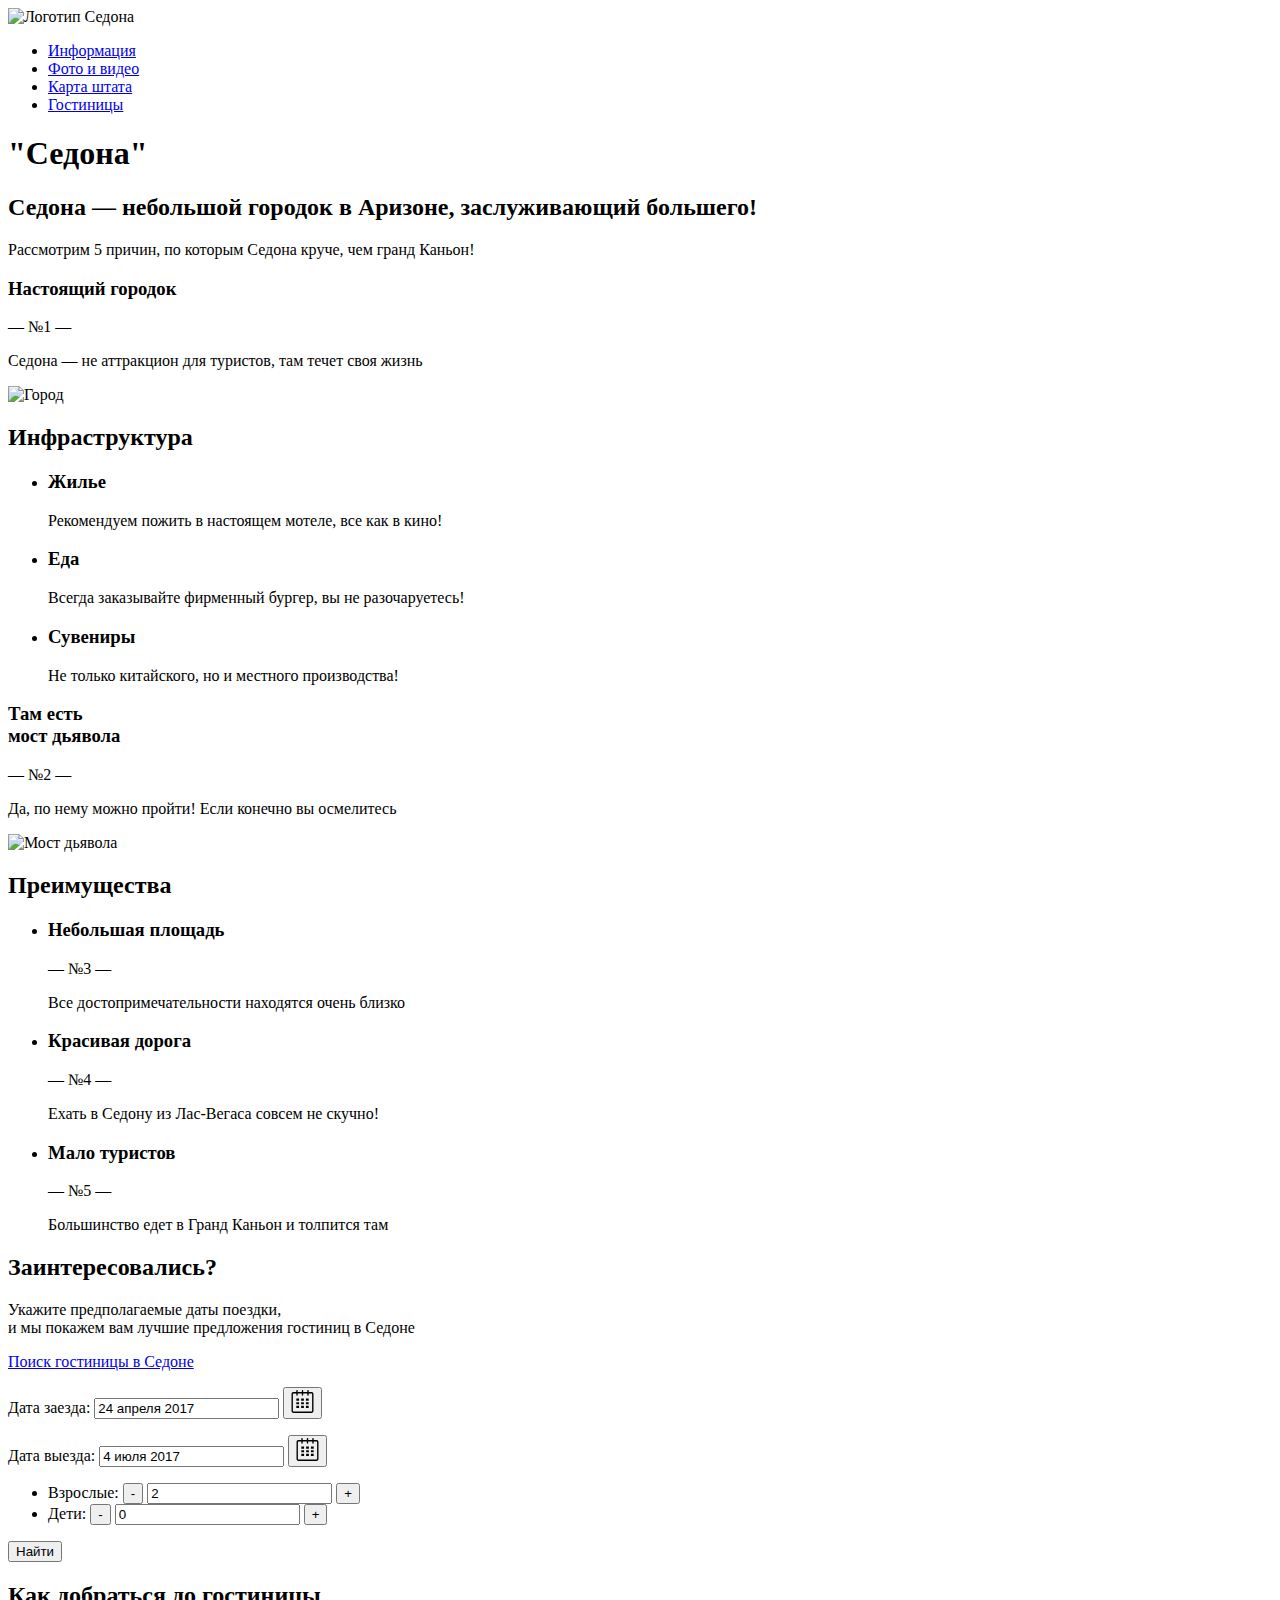
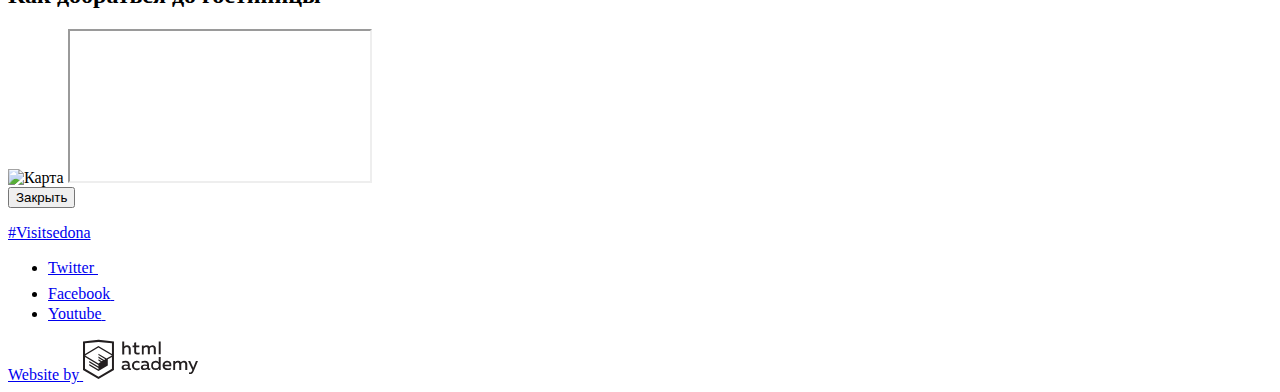
==== index.html @ 73c9efa6 "Завершает разметку" ====
<!DOCTYPE html>
<html lang="ru">
    <head>
        <title>HTML Academy: Седона</title>
        <meta charset="utf-8">
        <link rel="stylesheet" href="css/normalize.css">
        <link rel="stylesheet" href="css/style.css">
        <base href="https://htmlacademy-htmlcss.github.io/635997-sedona/7/">
    </head>
    <body>
        <div class="container">
            <header class="main-header">
                <nav class="header-navigation">
                    <a class="header-logo">
                        <img src="img/index-logo.png" width="138" height="70" alt="Логотип Седона">
                    </a>
                    <div class="wrapper">
                        <ul class="header-list">
                            <li><a href="#">Информация</a></li>
                            <li><a href="#">Фото и видео</a></li>
                            <li><a href="#">Карта штата</a></li>
                            <li><a href="catalog.html">Гостиницы</a></li>
                        </ul>
                    </div>
                </nav>
            </header>

            <main class="main-container">
                <h1 class="visually-hidden">"Седона"</h1>
                <section class="promotion">
                    <div class="text">
                        <h2>Седона — небольшой городок в Аризоне, заслуживающий большего!</h2>
                        <p> Рассмотрим 5 причин, по которым Седона круче, чем гранд Каньон!</p>
                    </div>
                </section>

                <section class="town">
                    <div class="town-info">
                        <h3>Настоящий городок</h3>
                        <span>— №1 —</span>
                        <p>Седона — не аттракцион для туристов, там течет своя жизнь</p>
                    </div>
                    <p class="town-image">
                        <img src="img/town.jpg" width="799" height="256" alt="Город">
                    </p>
                </section>

                <section class="features">
                    <h2 class="visually-hidden">Инфраструктура</h2>
                    <ul class="feature-list">
                        <li class="feature-item">
                            <div class="feature-img"></div>
                            <h3>Жилье</h3>
                            <p>Рекомендуем пожить в настоящем мотеле, все как в кино!</p>
                        </li>
                        <li class="feature-item">
                            <div class="feature-img"></div>
                            <h3>Еда</h3>
                            <p>Всегда заказывайте фирменный бургер, вы не разочаруетесь!</p>
                        </li>
                        <li class="feature-item">
                            <div class="feature-img"></div>
                            <h3>Сувениры</h3>
                            <p>Не только китайского, но и местного производства!</p>
                        </li>
                    </ul>
                </section>

                <section class="bridge">
                    <div class="bridge-info">
                        <h3>
                            Там есть<br>
                            мост дьявола
                        </h3>
                        <span>— №2 —</span>
                        <p> Да, по нему можно пройти! Если конечно вы осмелитесь</p>
                    </div>
                    <p class="bridge-image">
                        <img src="img/bridge.jpg" width="799" height="255" alt="Мост дьявола">
                    </p>
                </section>

                <section class="advantages">
                    <h2 class="visually-hidden">Преимущества</h2>
                    <ul class="advantage-list">
                        <li class="advantage-item">
                            <h3>Небольшая площадь</h3>
                            <span>— №3 —</span>
                            <p>Все достопримечательности находятся очень близко</p>
                        </li>
                        <li class="advantage-item">
                            <h3>Красивая дорога</h3>
                            <span>— №4 —</span>
                            <p>Ехать в Седону из Лас-Вегаса совсем не скучно!</p>
                        </li>
                        <li class="advantage-item">
                            <h3>Мало туристов</h3>
                            <span>— №5 —</span>
                            <p>Большинство едет в Гранд Каньон и толпится там</p>
                        </li>
                    </ul>
                </section>

                <section class="interest">
                    <h2>Заинтересовались?</h2>
                    <p>
                        Укажите предполагаемые даты поездки,<br>
                        и мы покажем вам лучшие предложения гостиниц в Седоне
                    </p>
                    <div class="modal modal-search">
                        <a class="search-form" href="form.html">Поиск гостиницы в Седоне</a>
                        <form class="location-form" action="https://echo.htmlacademy.ru" method="get">
                            <p class="location-item">
                                <label for="arrival-date" >Дата заезда:</label>
                                <input type="text" name="arrival-date" id="arrival-date" value="24 апреля 2017">
                                <svg style="display: none">
                                    <symbol id="calendar-img" viewBox="0 0 21 22">
                                            <path d="M19.251 2.025h-2.845V.648c0-.381-.294-.689-.656-.689-.363 0-.656.308-.656.689v1.377h-3.938V.648c0-.381-.294-.689-.655-.689-.363
                                            0-.657.308-.657.689v1.377H5.906V.648c0-.381-.294-.689-.656-.689-.363
                                            0-.657.308-.657.689v1.377H1.75C.784 2.025 0 2.847 0 3.862v16.302C0 21.179.784 22 1.75 22h17.501c.966 0 1.749-.821 1.749-1.836V3.862c0-1.015-.783-1.837-1.749-1.837zm.437 18.139a.448.448 0 0 1-.437.459H1.75a.45.45 0 0 1-.438-.459V3.862a.45.45 0 0 1 .438-.459h2.844v1.378c0 .381.294.689.657.689.362 0 .656-.308.656-.689V3.403h3.938v1.378c0 .381.294.689.657.689.361 0 .655-.308.655-.689V3.403h3.938v1.378c0 .381.293.689.656.689.362 0 .656-.308.656-.689V3.403h2.845c.241 0 .437.206.437.459v16.302z"/>
                                            <path d="M4.594 8.225h2.625v2.066H4.594zM4.594 11.668h2.625v2.067H4.594zM4.594 15.112h2.625v2.066H4.594zM9.188 15.112h2.625v2.066H9.188zM9.188 11.668h2.625v2.067H9.188zM9.188
                                            8.225h2.625v2.066H9.188zM13.781
                                            15.112h2.625v2.066h-2.625zM13.781 11.668h2.625v2.067h-2.625zM13.781 8.225h2.625v2.066h-2.625z"/>
                                    </symbol>
                                </svg>
                                <button class="calendar" type="button">
                                    <span  aria-label="img-calendar">
                                        <svg  xmlns="http://www.w3.org/2000/svg" height="23px" width="23px" class="svg-icon">
                                            <use xlink:href="#calendar-img"/>
                                        </svg>
                                    </span>
                                </button>
                            </p>
                            <p class="location-item">
                                <label for="date-departure">Дата выезда:</label>
                                <input type="text" name="date-departure" id="date-departure" value="4 июля 2017">
                                <button class="calendar" type="button">
                                    <span class="calendar" aria-label="img-calendar">
                                        <svg  xmlns="http://www.w3.org/2000/svg" height="23px" width="23px" class="svg-icon">
                                            <use xlink:href="#calendar-img"/>
                                        </svg>
                                    </span>
                                </button>
                            </p>
                            <ul class="location-list">
                                <li>
                                    <label class="adults" for="adults">Взрослые:</label>
                                    <button class="minus" type="button">
                                        <span aria-label="img-minus">-</span>
                                    </button>
                                    <input type="number" id="adults" name="adults" value="2">
                                    <button class="plus" type="button">
                                        <span aria-label="img-plus">+</span>
                                    </button>
                                </li>
                                <li>
                                    <label class="children" for="children">Дети:</label>
                                    <button class="minus" type="button">
                                        <span aria-label="img-minus">-</span>
                                    </button>
                                    <input type="number" id="children" name="children" value="0">
                                    <button class="plus" type="button">
                                        <span aria-label="img-plus">+</span>
                                    </button>
                                </li>
                            </ul>
                            <button class="form-button" type="submit">Найти</button>
                        </form>
                        <span class="modal-close"></span>
                    </div>
                    <div class="modal modal-map">
                        <h2 class="visually-hidden">Как добраться до гостиницы</h2>
                        <div class="map-image">
                            <img class="map-img visually-hidden" src="img/mapb.png" alt="Карта">
                            <iframe class="map-iframe visually-hidden"></iframe>
                        </div>
                        <button class="modal-close visually-hidden" type="button">Закрыть</button>
                    </div>
                </section>
            </main>

            <footer class="main-footer main-index">
                <p class="footer-tag">
                    <a href="#">#Visitsedona</a>
                </p>

                <div class="footer-social">
                    <ul class="social-list">
                        <li>
                            <a class="social-button" href="#">
                                <span class="visually-hidden">Twitter</span>
                                <svg xmlns="http://www.w3.org/2000/svg" xmlns:xlink="http://www.w3.org/1999/xlink" width="17" height="15" viewBox="0 0 17 15">
                                    <path fill="#FFF" d="M10.95.144c1.685-.496 2.984.27 3.577 1.179.673-.231 1.331-.481 2.011-.708a2.345 2.345 0 0 1-.857 1.768c.685.17 1.304-.491 1.304-.491-.169 1-1.006 1.788-1.563 2.024-.231 6.75-3.175 11.217-10.077 11.082h-.446c-.41 0-4.164-.46-4.898-1.887 2.271.196 3.893-.422 4.693-1.177-.96-.3-2.679-.477-2.979-2.95.349.106.564.228 1.19.119C1.705 8.247.374 7.53.448 5.33c.285.328 1.067.536 1.34.472C1.085 5.561-.182 2.442.894.85c1.818 1.854 3.735 3.606 7.152 3.773C8.254 2.33 9.183.793 10.95.144z"/>
                                </svg>
                            </a>
                        </li>
                        <li>
                            <a class="social-button" href="#">
                                <span class="visually-hidden">Facebook</span>
                                <svg xmlns="http://www.w3.org/2000/svg" width="12" height="22" viewBox="0 0 12 22">
                                    <path fill="#FFF" d="M12 4V0H8a4 4 0 0 0-4 4v4H0v4h4v10h4V12h4V8H8V4h4z"/>
                                </svg>
                            </a>
                        </li>
                        <li>
                            <a class="social-button" href="#">
                                <span class="visually-hidden">Youtube</span>
                                <svg xmlns="http://www.w3.org/2000/svg" xmlns:xlink="http://www.w3.org/1999/xlink" width="20" height="16" viewBox="0 0 20 16">
                                    <path fill="#FFF" d="M17 0H3C1.35 0 0 1.35 0 3v10c0 1.65 1.35 3 3 3h14c1.65 0 3-1.35 3-3V3c0-1.65-1.35-3-3-3zM6.027 11.998V4.002L15.014 8l-8.987 3.998z"/>
                                </svg>
                            </a>
                        </li>
                    </ul>
                </div>

                <div class="footer-copyright">
                    <a class="copyright" href="https://htmlacademy.ru/intensive/htmlcss">
                        <span>Website by</span>
                        <svg xmlns="http://www.w3.org/2000/svg" viewBox="0 0 108.08 36.85" width="115" height="41">
                            <path d="M44.61,26.88a2,2,0,0,0,.55-0.1v1.33a3.25,3.25,0,0,1-1.18.21,1.67,1.67,0,0,1-1.67-1,4.84,4.84,0,0,1-3.14,1.08c-1.51,0-2.91-.83-2.91-2.55,0-2.13,2-2.79,3.71-2.79a11.08,11.08,0,0,1,2.17.25v-0.3c0-1-.76-1.77-2.19-1.77a7.42,7.42,0,0,0-3,.64v-1.7a10.21,10.21,0,0,1,3.19-.55c2.36,0,3.81,1.12,3.81,3.65v3a0.54,0.54,0,0,0,.49.59h0.17Zm-6.44-1.13A1.35,1.35,0,0,0,39.63,27h0.11a3.39,3.39,0,0,0,2.41-1V24.58a9.72,9.72,0,0,0-1.81-.21c-1,0-2.16.33-2.16,1.38h0Zm12.36-6.11a5,5,0,0,1,2.57.64V22a4.08,4.08,0,0,0-2.3-.7,2.75,2.75,0,1,0,0,5.49,5,5,0,0,0,2.43-.64v1.71a6.27,6.27,0,0,1-2.76.57A4.21,4.21,0,0,1,46,24.51q0-.21,0-0.41a4.32,4.32,0,0,1,4.18-4.46h0.38Zm12.17,7.24a2,2,0,0,0,.55-0.1v1.33a3.25,3.25,0,0,1-1.18.21,1.67,1.67,0,0,1-1.67-1,4.84,4.84,0,0,1-3.14,1.08c-1.51,0-2.91-.83-2.91-2.55,0-2.13,2-2.79,3.71-2.79a11.08,11.08,0,0,1,2.17.25v-0.3c0-1-.76-1.77-2.19-1.77a7.42,7.42,0,0,0-3,.64v-1.7a10.21,10.21,0,0,1,3.19-.55c2.36,0,3.81,1.12,3.81,3.65v3a0.54,0.54,0,0,0,.49.59h0.17Zm-6.44-1.13A1.35,1.35,0,0,0,57.73,27h0.11a3.39,3.39,0,0,0,2.41-1V24.58a9.72,9.72,0,0,0-1.81-.21c-1.06,0-2.16.33-2.16,1.38h0ZM73,16V28.2H71.35V26.88a3.88,3.88,0,0,1-3.19,1.54,4.4,4.4,0,0,1,0-8.78,3.81,3.81,0,0,1,3,1.3V16H73Zm-4.53,5.22a2.76,2.76,0,1,0,0,5.52A2.86,2.86,0,0,0,71.15,25V23A2.91,2.91,0,0,0,68.49,21.27ZM79,19.64c3.31,0,4.46,2.68,3.92,5.09H76.7c0.21,1.5,1.67,2.11,3.19,2.11a6.11,6.11,0,0,0,2.64-.59v1.6a7.14,7.14,0,0,1-3,.57C77,28.42,74.78,27,74.78,24a4.18,4.18,0,0,1,4-4.39H79Zm0.09,1.54a2.28,2.28,0,0,0-2.44,2.1v0.06H81.3A2,2,0,0,0,79.13,21.18Zm5.73,7V19.87h1.65v1a3.81,3.81,0,0,1,2.78-1.27A2.86,2.86,0,0,1,91.89,21a4.12,4.12,0,0,1,2.91-1.33A3.06,3.06,0,0,1,98,23V28.2h-1.9V23.05a1.59,1.59,0,0,0-1.42-1.75H94.42a2.8,2.8,0,0,0-2.07,1.12V28.2h-1.9V23.05A1.59,1.59,0,0,0,89,21.31H88.8a3,3,0,0,0-2.21,1.29v5.63H84.86Zm21.31-8.33h1.9l-3.91,9.46c-0.9,2.17-2.09,2.86-3.35,2.86a4.76,4.76,0,0,1-1.1-.14V30.46a2.86,2.86,0,0,0,.85.12c0.9,0,1.58-.64,2.07-1.9l0.17-.42-4-8.4h2l2.86,6.29ZM38.73,1.46V6.22a3.81,3.81,0,0,1,2.7-1.14,3.25,3.25,0,0,1,3.44,3.4v5.15H43V8.72a1.81,1.81,0,0,0-1.61-2h-0.3a2.93,2.93,0,0,0-2.32,1.39v5.52h-1.9V1.46h1.9ZM49.94,2.31v3h3V6.91h-3v3.81c0,1.1.5,1.46,1.58,1.46a4.49,4.49,0,0,0,1.69-.33v1.6A6.8,6.8,0,0,1,51,13.8a2.55,2.55,0,0,1-2.86-2.74V6.89H46.58V5.26h1.5V2.74Zm5.4,11.31V5.28H57v1A3.81,3.81,0,0,1,59.77,5a2.86,2.86,0,0,1,2.6,1.33A4.12,4.12,0,0,1,65.28,5,3.06,3.06,0,0,1,68.44,8.4v5.21h-1.9V8.46a1.59,1.59,0,0,0-1.42-1.75H64.89a2.8,2.8,0,0,0-2.07,1.12v5.78h-1.9V8.46A1.59,1.59,0,0,0,59.5,6.71H59.27A3,3,0,0,0,57.06,8v5.63H55.34ZM71.17,1.45H73V13.6H71.17V1.45ZM14.71,0H14.55L0,1.54V28.21l14.55,8.66,14.55-8.66V1.54Zm12.5,27.1L14.55,34.64,1.9,27.12V16.18l12.59,7.5V25L5.86,19.9v1.31l8.68,5.21v1.39L5.87,22.65V24l8.68,5.21,8.75-5.24V18.31L27.2,16V27.12Zm0-12.53-3.48,2-1.6,1L14.51,13v1.31L21,18.23H21l-0.14.09-1,.54-5.37-3.2V17l4.24,2.52-1,.67-3.2-1.9v1.31l2.1,1.24L14.5,22.1,2,14.65,14.51,7.11Zm0-1.32L14.49,5.76,1.91,13.25v-10L14.56,1.92,27.21,3.25v10h0Z" transform="translate(0 -0.02)" fill="#231f20"/>
                        </svg>
                    </a>
                </div>
            </footer>
        </div>
    </body>
</html>
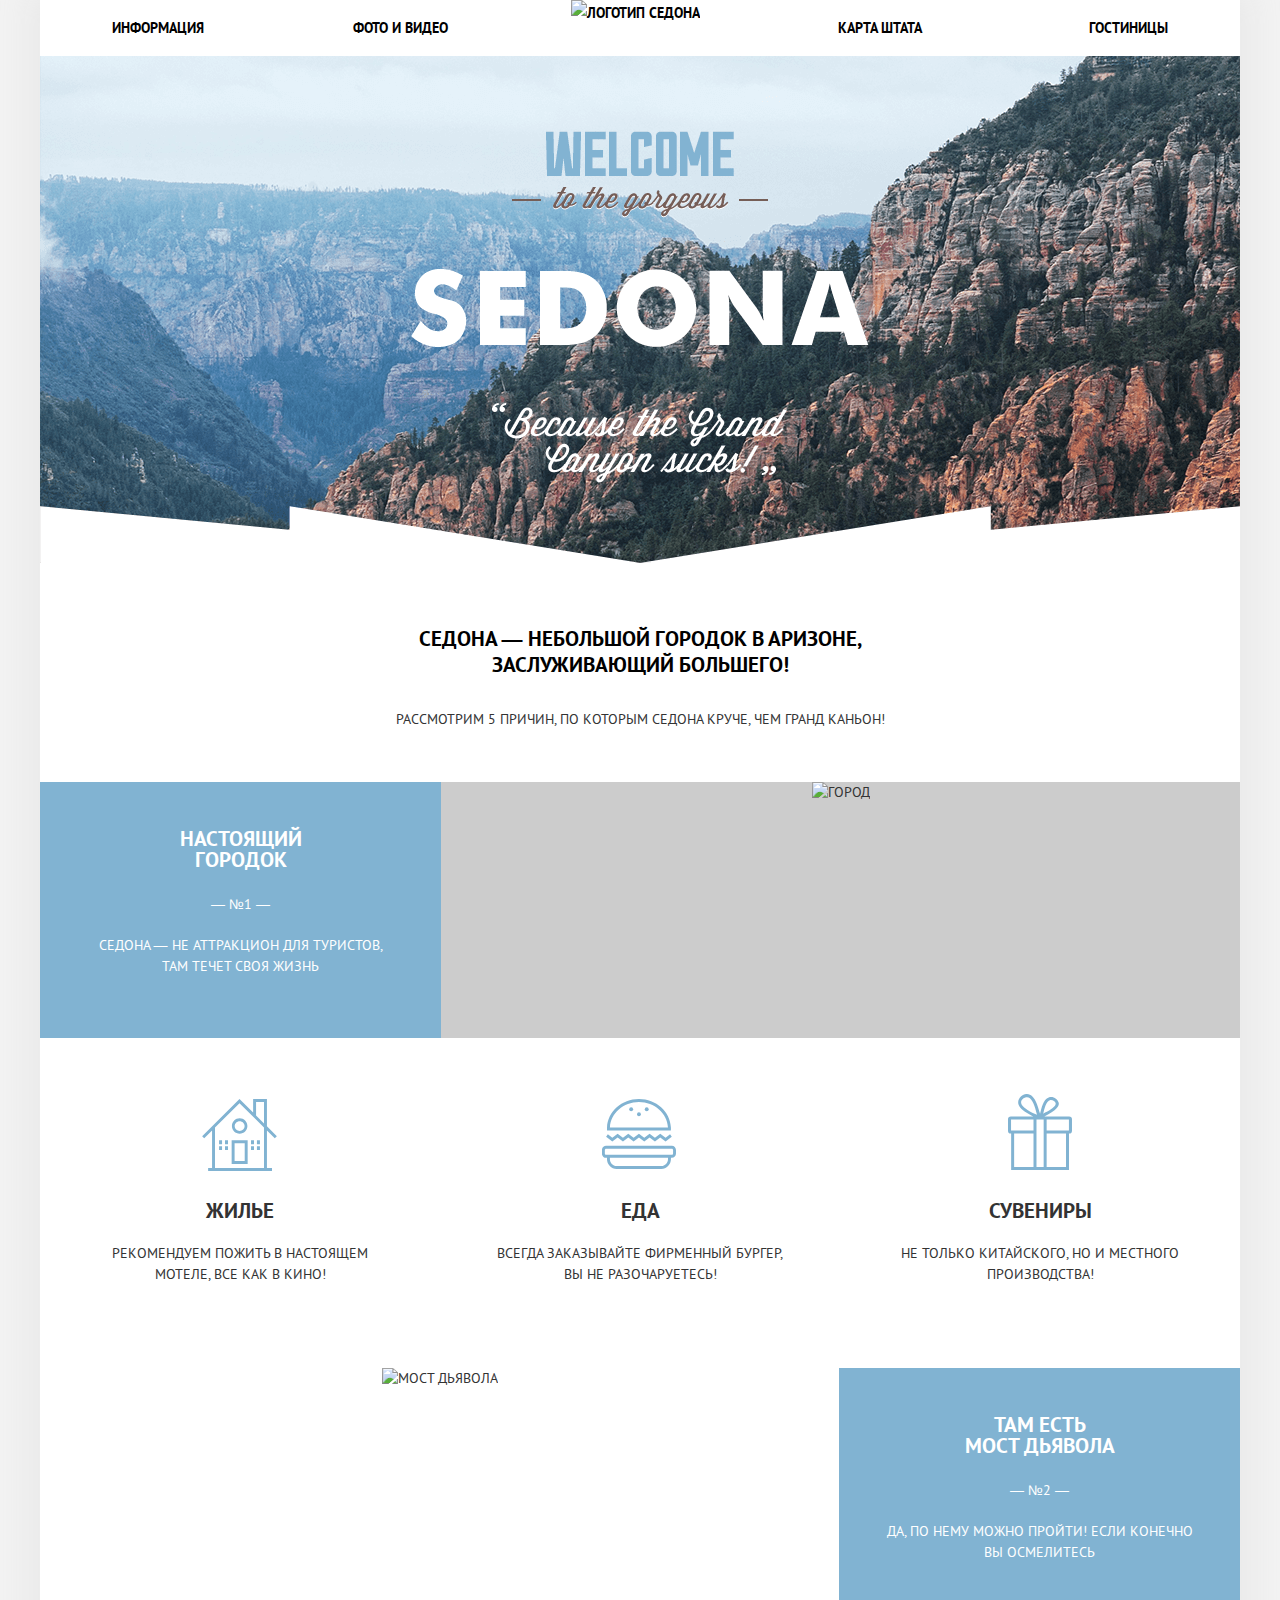
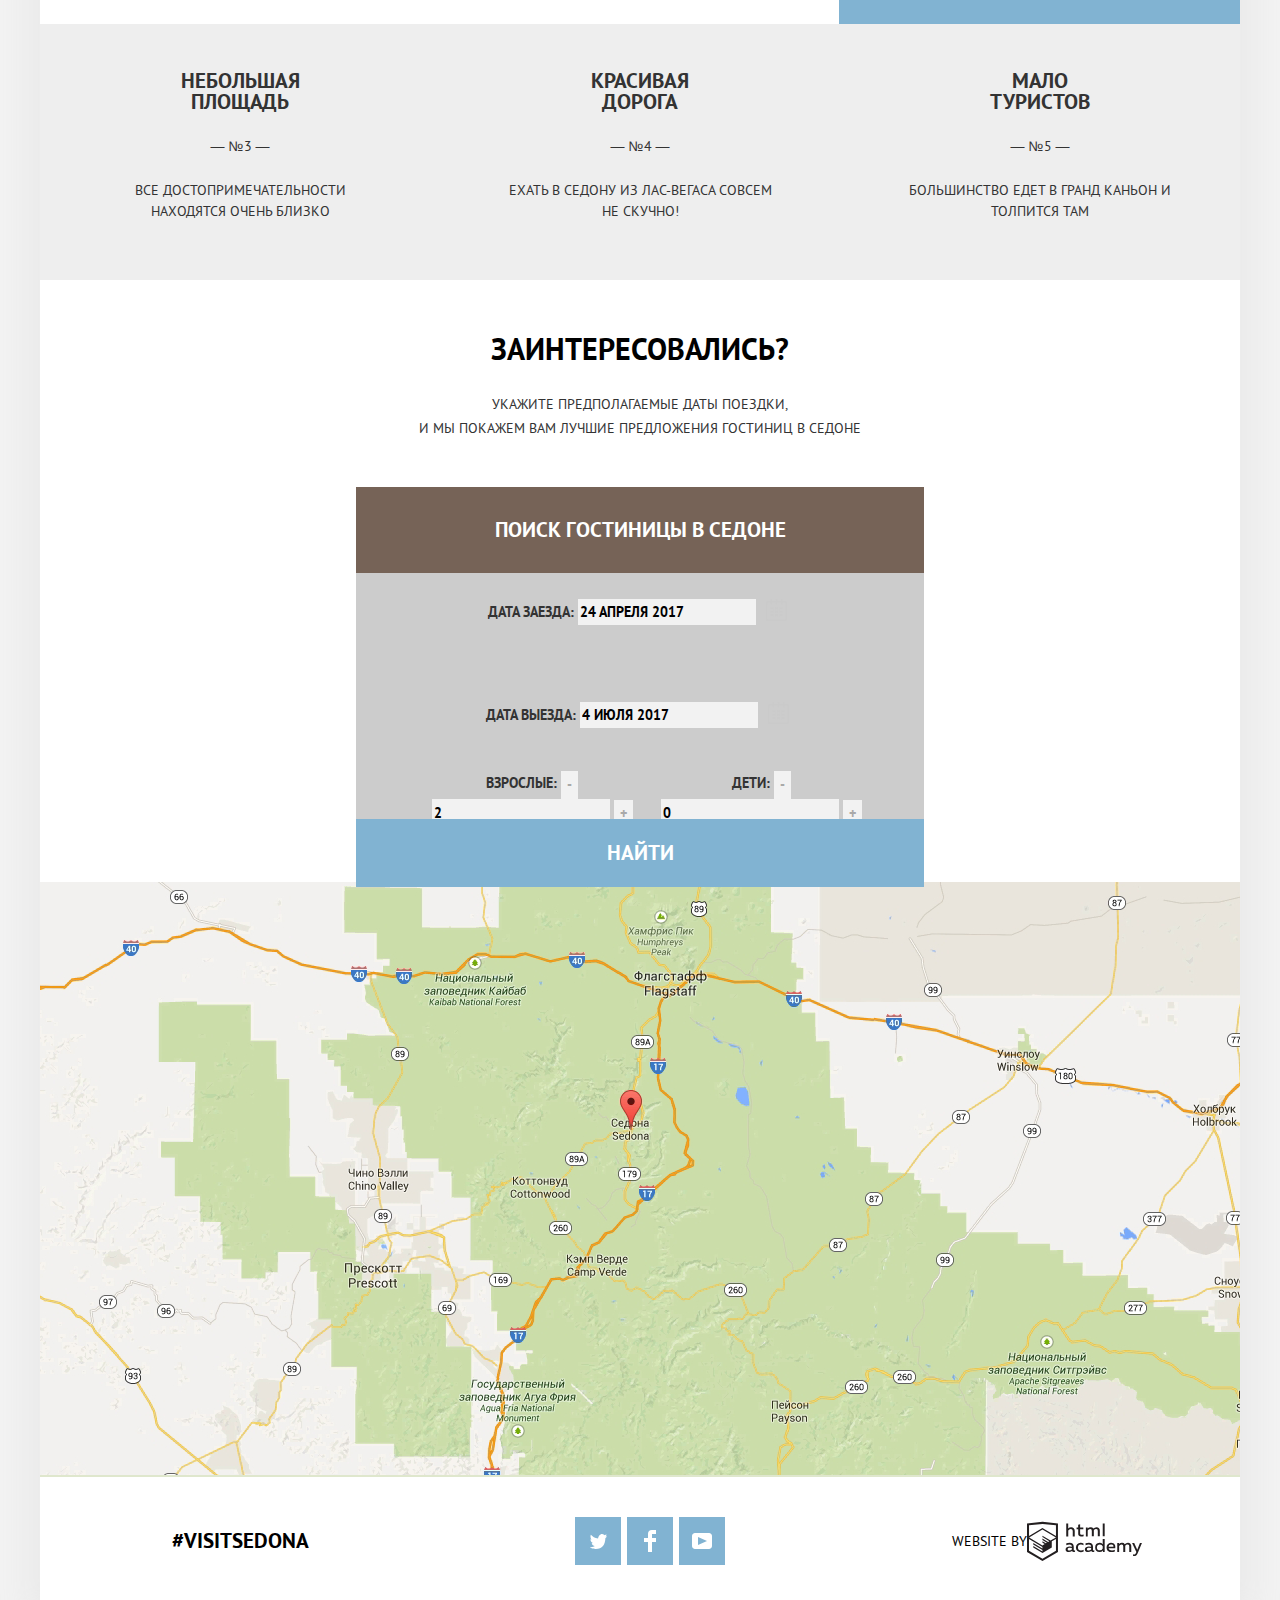
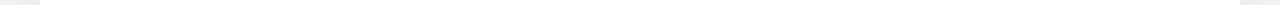
==== commit 713f5aed: "Правки верстки" ====
--- a/index.html
+++ b/index.html
@@ -16,10 +16,18 @@
                     </a>
                     <div class="wrapper">
                         <ul class="header-list">
-                            <li><a href="#">Информация</a></li>
-                            <li><a href="#">Фото и видео</a></li>
-                            <li><a href="#">Карта штата</a></li>
-                            <li><a href="catalog.html">Гостиницы</a></li>
+                            <li>
+                                <a href="#">Информация</a>
+                            </li>
+                            <li>
+                                <a href="#">Фото и видео</a>
+                            </li>
+                            <li>
+                                <a href="#">Карта штата</a>
+                            </li>
+                            <li>
+                                <a href="catalog.html">Гостиницы</a>
+                            </li>
                         </ul>
                     </div>
                 </nav>
@@ -41,7 +49,7 @@
                         <p>Седона — не аттракцион для туристов, там течет своя жизнь</p>
                     </div>
                     <p class="town-image">
-                        <img src="img/town.jpg" width="799" height="256" alt="Город">
+                        <img src="img/town.png" width="799" height="256" alt="Город">
                     </p>
                 </section>
 
@@ -76,7 +84,7 @@
                         <p> Да, по нему можно пройти! Если конечно вы осмелитесь</p>
                     </div>
                     <p class="bridge-image">
-                        <img src="img/bridge.jpg" width="799" height="255" alt="Мост дьявола">
+                        <img src="img/bridge.png" width="799" height="255" alt="Мост дьявола">
                     </p>
                 </section>
 
--- a/css/style.css
+++ b/css/style.css
@@ -0,0 +1,1109 @@
+@font-face {
+    font-family: "PT Sans";
+    src:
+        local("PT Sans"),
+        url("../fonts/ptsans.woff") format("woff"),
+        url("../fonts/ptsans.woff2") format("woff2");
+    font-weight: normal;
+    font-style: normal;
+}
+
+@font-face {
+    font-family: "PT Sans";
+    src:
+        local("PT Sans Bold"),
+        url("../fonts/ptsansbold.woff") format("woff"),
+        url("../fonts/ptsansbold.woff2") format("woff2");
+    font-weight: bold;
+    font-style: normal;
+}
+
+body {
+    margin: 0;
+    padding: 0;
+    font-family: "PT Sans", "Arial", sans-serif;
+    font-size: 14px;
+    line-height: 21px;
+    font-weight: normal;
+    text-transform: uppercase;
+    letter-spacing: normal;
+    background-color: #ffffff;
+    color: #333333;
+}
+
+.container {
+    background-image:
+      url("../img/index-background.png");
+    background-size: 1200px 508px;
+    background-repeat: no-repeat;
+    background-position: center 56px;
+    position: relative;
+    display: block;
+    width: 1200px;
+    margin: 0 auto;
+    padding: 0;
+    /*margin-right: auto;
+    margin-left: auto;*/
+    box-shadow:
+        0px 0px 30px 10px rgba(200, 200, 200, 0.2),
+       -40px 0px 0px 10px rgba(242, 242, 242, 1),
+        40px 0px 0px 10px rgba(242, 242, 242, 1);
+}
+
+.inner-page {
+    width: 1200px;
+    background-color: #ffffff;
+    background-image: none;
+}
+
+.inner-page .main-header {
+    margin-bottom:auto;
+}
+
+.sotring,
+.catalog,
+.main-footer {
+    background-color: #ffffff;
+}
+
+.main-header a,
+.modal a,
+.main-footer a {
+    text-decoration: none;
+}
+
+.main-header {
+    display: block;
+    margin-bottom: 510px;
+}
+
+.header-navigation {
+    font-size: 14px;
+    line-height: 26px;
+    font-weight: bold;
+    color: #000000;
+    background-color: #ffffff;
+    display: flex;
+    flex-direction: column;
+    align-items: center;
+    margin-bottom: 509px;
+}
+
+.inner-page .header-navigation {
+    margin-bottom: 0;
+}
+
+.header-logo {
+    position: absolute;
+    top: 0;
+    left: 50%;
+    margin-left: -69px;
+    order: 1;
+}
+
+.header-navigation .wrapper {
+  width: 1200px;
+  margin: 0;
+  padding: 0;
+  /* Временно для сетки */
+  min-height: 56px;
+}
+
+.header-list,
+.social-list {
+    list-style: none;
+}
+
+.wrapper .header-list {
+    align-items: center;
+    flex-wrap: wrap;
+    width: 1200px;
+    margin: 0;
+    padding: 0;
+    display: flex;
+    justify-content: space-between;
+    /* Временно для сетки */
+    min-height: 56px;
+}
+
+.header-list li {
+    width: 240px;
+    box-sizing: border-box;
+}
+
+.header-list li:nth-child(1)
+ {
+    padding-left: 72px;
+}
+
+.header-list li:nth-child(2) {
+    margin-right: 240px;
+    text-align: center;
+}
+
+.header-list li:nth-child(3) {
+    text-align: center;
+}
+
+.header-list li:nth-child(4) {
+    padding-right: 72px;
+    text-align: right;
+}
+
+.header-list a {
+    color: #000000;
+    background-color: #ffffff;
+}
+
+:active, :hover, :focus {
+    outline: 0;
+    outline-offset: 0;
+}
+
+.header-list a:hover,
+.header-list a:focus {
+    color: #81b3d2;
+}
+
+.header-list a:active {
+    color: #cacaca;
+}
+
+.promotion {
+    display: flex;
+    justify-content: flex-start;
+    background-color: #ffffff;
+    width: 1200px;
+    padding: 0;
+    margin: 0;
+    margin-bottom: 50px;
+}
+
+.promotion .text {
+    width: 1200px;
+    padding-top: 50px;
+    padding-left: 0;
+    text-align: center;
+    display: flex;
+    flex-direction: column;
+    align-items: center;
+}
+
+.promotion h2 {
+    margin: 0;
+    padding: 0;
+    font-weight:bold;
+    font-size: 21px;
+    line-height: 26px;
+    color: #000000;
+    margin-top: 10px;
+    margin-bottom: 28px;
+    width: 460px;
+}
+
+.promotion p {
+    margin: 0;
+    padding: 0;
+    text-align: center;
+    font-size: 14px;
+    line-height: 26px;
+    color: #333333;
+    width: 495px;
+    margin-bottom: 0px;
+}
+
+.town {
+    padding: 0;
+    margin: 0;
+    display: flex;
+    justify-content: center;
+    text-align: center;
+    background-color: #cccccc;
+    width: 1200px;
+}
+
+.town-info {
+    padding: 0;
+    margin: 0;
+    color: #ffffff;
+    background-color: #81b3d2;
+    width: 401px;
+    display: flex;
+    flex-direction: column;
+    text-align: center;
+    align-items: center;
+}
+
+.town-info h3 {
+    font-weight:bold;
+    font-size: 21px;
+    line-height: 21px;
+    width: 130px;
+    padding: 0;
+    margin: 0;
+    margin-bottom: 24px;
+    margin-top: 46px;
+}
+
+.town-info span {
+    width: 100px;
+    padding: 0;
+    margin: 0;
+}
+
+.town-info p {
+    width: 286px;
+    margin: 0;
+    padding: 0;
+    margin-bottom: 0;
+    margin-top: 20px;
+}
+
+.town-image {
+    padding: 0;
+    margin: 0;
+    align-items: center;
+    border-style: none;
+    width: 799px;
+    height: 256px;
+}
+
+.features {
+    background-color: #ffffff;
+    margin: 0;
+    padding: 0;
+}
+
+.feature-list {
+    list-style: none;
+    display: flex;
+    justify-content: space-between;
+    width: 1200px;
+    margin: 0;
+    padding: 0;
+    padding-top: 56px;
+    padding-bottom: 83px;
+}
+
+.feature-item {
+    text-align: center;
+    background-repeat: no-repeat;
+    background-size: 75px 72px;
+    background-position: top center;
+    width: 400px;
+    margin: 0;
+    padding: 0;
+    display: flex;
+    flex-direction: column;
+    justify-content: center;
+    align-items: center;
+}
+
+.feature-item h3 {
+    font-weight: bold;
+    font-size: 21px;
+    line-height: 21px;
+    margin-top: 26px;
+    margin-bottom: 22px;
+}
+
+.feature-item p {
+    color: #333333;
+    margin: 0;
+    padding: 0;
+}
+
+.feature-item p:nth-child(1) {
+    width: 263px;
+
+}
+.feature-item p:nth-child(2) {
+    width: 300px;
+}
+.feature-item p:nth-child(3) {
+    width: 290px;
+}
+
+.feature-item:nth-child(1) {
+    background-image: url("../img/icon-1.svg");
+    background-repeat: no-repeat;
+    background-size: 75px 72px;
+    background-position: 162px 5px;
+}
+
+.feature-item:nth-child(2) {
+    background-image: url("../img/icon-3.svg");
+    background-size: 74px 70px;
+    background-position: 162px 5px;
+}
+
+.feature-item:nth-child(3) {
+    background-image: url("../img/icon-2.svg");
+    background-size: 64px 76px;
+}
+
+.feature-img {
+    margin-bottom: 80px;
+}
+
+.bridge {
+    text-align: center;
+    display: flex;
+    flex-direction: row-reverse;
+    justify-content: center;
+    text-align: center;
+}
+
+.bridge-info {
+    color: #ffffff;
+    background-color: #81b3d2;
+    padding: 0;
+    margin: 0;
+    width: 401px;
+    display: flex;
+    flex-direction: column;
+    text-align: center;
+    align-items: center;
+}
+
+.bridge-info h3 {
+    font-weight:bold;
+    font-size: 21px;
+    line-height: 21px;
+    width: 170px;
+    padding: 0;
+    margin: 0;
+    margin-bottom: 24px;
+    margin-top: 46px;
+}
+
+.bridge-info span {
+    width: 100px;
+    padding: 0;
+    margin: 0;
+}
+
+.bridge-info p {
+    width: 316px;
+    margin: 0;
+    padding: 0;
+    margin-bottom: 0;
+    margin-top: 20px;
+}
+
+.bridge-image {
+    padding: 0;
+    margin: 0;
+    align-items: center;
+    border-style: none;
+    width: 799px;
+    height: 256px;
+}
+
+.advantages {
+    background-color: #eeeeee;
+    margin: 0;
+    padding: 0;
+}
+
+.advantage-list {
+    list-style: none;
+    display: flex;
+    justify-content: space-between;
+    margin: 0;
+    padding: 0;
+    width: 1200px;
+}
+
+.advantage-item {
+    text-align: center;
+    margin: 0;
+    padding: 0;
+    width: 400px;
+    display: flex;
+    flex-direction: column;
+    text-align: center;
+    align-items: center;
+}
+
+.advantage-item h3 {
+    font-weight: bold;
+    font-size: 21px;
+    line-height: 21px;
+    width: 130px;
+    padding: 0;
+    margin: 0;
+    margin-bottom: 24px;
+    margin-top: 46px;
+    align-items: center;
+}
+
+.advantage-item p,
+.advantage-item span {
+    color: #333333;
+}
+
+.advantage-item span {
+    width: 100px;
+    padding: 0;
+    margin: 0;
+    align-items: center;
+}
+
+.advantage-item p {
+    width: 268px;
+    margin: 0;
+    padding: 0;
+    margin-bottom: 0;
+    margin-top: 23px;
+    margin-bottom: 58px;
+    align-items: center;
+}
+
+.interest {
+    text-align: center;
+    background-color: #ffffff;
+    display: flex;
+    flex-direction: column;
+    justify-content: center;
+    align-items: center;
+    margin: 0;
+    padding: 0;
+    width: 1200px;
+}
+
+.interest h2{
+    font-weight: bold;
+    font-size: 30px;
+    line-height: 36px;
+    color: #000000;
+    width: 1200px;
+    margin: 0;
+    padding: 0;
+    padding-top: 51px;
+    width: 318px;
+}
+
+.interest p {
+    /*position: relative;*/
+    font-size: 14px;
+    line-height: 24px;
+    color: #333333;
+    margin-top:  25px;
+    margin-bottom: 47px;
+}
+
+/*форма*/
+.modal-search {
+    position: relative;
+    z-index: 4;
+    min-height: 395px;
+    width: 568px;
+}
+.modal-search .search-form {
+    font-weight: bold;
+    font-size: 21px;
+    line-height: 26px;
+    color: #ffffff;
+    background-color: #766357;
+    display: inline-block;
+    width: 568px;
+    padding: 30px 0;
+    margin: 0 auto;
+}
+
+a.search-form:hover,
+a.search-form:focus,
+.booking .book:hover,
+.booking .book:focus {
+    color: #ffffff;
+    background-color: #604e43;
+}
+
+a.search-form:active,
+.booking .book:active {
+    color: #928a85;
+    background-color: #503e33;
+}
+
+button {
+    font: inherit;
+    text-transform: uppercase;
+    text-align: center;
+    vertical-align: middle;
+    border:none;
+}
+
+.location-form {
+    position: absolute;
+  /*  top: 86px;*/
+    display: flex;
+    flex-direction: column;
+    text-align: center;
+    align-items: center;
+    flex-wrap: wrap;
+    box-sizing: border-box;
+    background-color: #cccccc;
+    width: 568px;
+    flex-basis: 468px;
+    /*height: 395px;*/
+}
+
+.location-form button[type="submit"] {
+    font-weight: bold;
+    font-size: 21px;
+    line-height: 26px;
+    color: #ffffff;
+    background-color: #81b3d2;
+    padding: 21px 0px;
+    width: 100%;
+    text-align: center;
+    align-self: flex-end;
+    /*position: relative;
+    bottom: 0;*/
+}
+
+.location-form button[type="submit"]:hover,
+.location-form button[type="submit"]:focus,
+.booking .detail:hover,
+.booking .detail:focus {
+    background-color: #669ec0;
+}
+
+.location-form button[type="submit"]:active,
+.booking .detail:active {
+    color: #94b9d2;
+    background-color: #5496bd;
+}
+
+.location-list {
+    display: flex;
+    justify-content: space-between;
+    align-items: center;
+    height: 40px;
+    width: 458px;
+    box-sizing: border-box;
+}
+
+.location-item,
+.location-list  {
+    font-weight: bold;
+    font-size: 14px;
+    line-height: 26px;
+    /*padding-left: 320px;*/
+    text-align: center;
+    align-items: center;
+    /*box-sizing: border-box;*/
+    width: 458px;
+    padding: 0;
+    margin: 0;
+}
+
+.location-item input,
+.location-list input  {
+    font: inherit;
+    text-transform: uppercase;
+    background-color: #f2f2f2;
+    border:none;
+}
+
+.location-item input:hover,
+.location-list input:hover {
+    color: #000000;
+    background-color: #ebebeb;
+}
+
+.location-item input:focus,
+.location-item input:active,
+.location-list input:focus,
+.location-list input:active   {
+    color: #000000;
+    background-color: #ffffff;
+    border: 2px solid #e5e5e5;
+}
+
+.location-item .calendar {
+    background-color:inherit;
+}
+
+.calendar .svg-icon {
+    width: 21px;
+    height: 22px;
+    fill: #cacaca;
+}
+
+.calendar:hover .svg-icon,
+.calendar:focus .svg-icon {
+    fill: #000000;
+}
+
+.calendar:active .svg-icon {
+    fill: #81b3d2;
+}
+
+.location-list {
+    list-style: none;
+}
+
+.location-list button {
+    color: #a9a9a9;
+    background-color: #f2f2f2;
+}
+
+.location-list button:hover,
+.location-list button:focus {
+    color: #000000;
+}
+
+.location-list button:active {
+    color: #81b3d2;
+}
+
+.modal-map {
+    color: #000000;
+    background-color: #ffffff;
+    background: #dfe7cd;
+    background-image: url(../img/mapb.png);
+    background-repeat: no-repeat;
+    margin: 0;
+    width: 1200px;
+    height: 595px;
+  /*  position: relative;
+    z-index: 200;*/
+  /*  bottom: 309px;*/
+}
+
+.map-image {
+    display: block;
+    background-position: top center;
+    background-repeat: no-repeat;
+    /*position: relative;*/
+}
+
+/*
+.main-index {
+    position: absolute;
+    z-index: 23;
+    top: 0;
+}*/
+
+.main-footer {
+    display: flex;
+    justify-content: center;
+    align-items: center;
+    justify-content: space-between;
+    width: 1200px;
+    padding: 37px 0;
+    background-color: rgba(255, 255, 255, 0.9);
+}
+
+.footer-tag a {
+    font-size: 21px;
+    line-height: 26px;
+    font-weight: bold;
+    color: #000000;
+    padding-left: 132px;
+}
+
+.footer-copyright {
+    padding-right: 98px;
+}
+
+.footer-copyright span {
+    cursor: pointer;
+    color: #000000;
+    align-items: center;
+}
+
+.footer-copyright a {
+  display: flex;
+  background-size: 115px 41px;
+  align-items: center;
+}
+
+a.copyright:hover path,
+a.copyright:focus path {
+    fill: #81b3d2;
+}
+
+a.copyright:active path {
+    fill: #bdbbbc;
+}
+
+.footer-social {
+  width: 151px;
+  text-align: center;
+}
+
+.footer-social ul {
+  display: flex;
+  flex-wrap: wrap;
+  justify-content: space-between;
+  width: 150px;
+  margin: 0 auto;
+  padding: 0;
+  padding-left: 20px;
+
+  list-style: none;
+}
+
+.social-button {
+  display: flex;
+  align-items: center;
+  justify-content: center;
+  width: 46px;
+  height: 48px;
+
+  color: #ffffff;
+  background-color: #81b3d2;
+}
+
+.social-button:hover,
+.social-button:focus {
+  background-color: #669ec0;
+}
+
+.social-button:active path {
+  fill: #88b6d1;
+  background-color: #5496bd;
+}
+
+
+/*catalog.html*/
+/*
+.inner-container {
+    width: 1056px;
+    margin: 0 auto;
+    padding: 0 72px;
+}
+*/
+
+.filters {
+    display: flex;
+    text-align: center;
+    color: #ffffff;
+    background-color: rgb(98, 105, 113);
+    background-image: url("../img/inner-backgr.png");
+    background-position: center;
+    background-repeat: no-repeat;
+    background-size: 1200px 217px;
+    margin: 0;
+    padding:27px 72px 30px;
+}
+
+.filters .filter-form {
+    margin: 0;
+    padding: 0;
+    border: none;
+    display: flex;
+    justify-content: space-between;
+    width: 1056px;
+}
+
+.filter-form fieldset {
+    text-align: left;
+    border: none;
+    padding: 0;
+    margin: 0;
+    /*временно цвет*/
+  /*  background-color: #ccc;*/
+    min-height: 160px;
+}
+
+.filters legend {
+    font-size: 16px;
+    line-height: 21px;
+    text-align: left;
+    font-weight: bold;
+}
+
+.filter-form fieldset:nth-child(1) {
+    width: 240px;
+    margin-right: 14px;
+}
+
+.filter-form fieldset:nth-child(2) {
+    width: 274px;
+    margin-right: auto;
+    /*background-color: #aaa;*/
+}
+
+.filter-form fieldset:nth-child(3) {
+    width: 318px;
+}
+
+.filter-form ul {
+    list-style: none;
+    padding: 0;
+    margin: 0;
+}
+
+.filter-input[type="checkbox"] + label {
+    cursor: pointer;
+}
+
+.filter-cost button {
+
+}
+
+.filter-form button[type="submit"] {
+    color: #ffffff;
+    background-color: inherit;
+    border: 2px solid #ffffff;
+    border-radius: 2px;
+    background: transparent;
+    cursor: pointer;
+    margin: 0;
+    margin-left: 84px;
+    width: 138px;
+    height: 37px;
+}
+
+.filter-button[type="submit"]:hover,
+.filter-button[type="submit"]:focus {
+    color: #000000;
+    background: #ffffff;
+}
+
+/*
+.location-form button[type="submit"]:hover,
+.location-form button[type="submit"]:focus {
+    background-color: #669ec0;
+}
+
+.location-form button[type="submit"]:active {
+    color: #94b9d2;
+    background-color: #5496bd;
+}
+*/
+.half-width {
+    border: 2px solid #ffffff;
+    border-radius: 2px;
+    display: flex;
+    justify-content: space-between;
+    align-items: center;
+    padding: 0;
+    /*margin: 11px 0;*/
+    height: 33px;
+
+}
+.min-cost span {
+    padding: 0;
+    margin: 0;
+    padding-left: 65px;
+}
+
+.max-cost {
+    padding: 0;
+    margin: 0;
+    padding-right: 50px;
+}
+
+.filter-cost {
+    /*padding-bottom: 22px;*/
+}
+
+.filter-cost input {
+    color: inherit;
+    font: inherit;
+    background: none;
+    border: none;
+}
+
+.sotring {
+    padding: 29px 72px;
+    margin: 0;
+    text-align: center;
+    display: flex;
+    justify-content: space-between;
+    align-items: baseline;
+    border-bottom: 1px solid #e5e5e5;
+
+}
+
+.sorting-search {
+    padding: 0;
+    margin: 0;
+    margin-right: 48px;
+}
+
+.sorting-search b,
+.description h3 {
+    font-size: 21px;
+    line-height: 26px;
+    font-weight: bold;
+    color: #000000;
+}
+
+.sotring-type  {
+    margin: 0;
+    padding: 0;
+    font-size: 12px;
+    line-height: 18px;
+    margin-right: auto;
+    display: flex;
+    align-items: center;
+    flex-wrap: nowrap;
+    min-width: 353px;
+}
+
+.sotring-type h3 {
+    padding: 0;
+    margin: 0;
+    font-size: 12px;
+    line-height: 18px;
+    color: #000000;
+    margin-right: 40px;
+}
+
+.sotring-type ul {
+    margin: 0;
+    padding: 0;
+    list-style: none;
+    display: flex;
+    justify-content: space-between;
+    min-width: 237px;
+}
+
+.sorting-list a  {
+    text-decoration: none;
+    color: #cacaca;
+    border-bottom: 1px dotted #81b3d2;
+}
+
+.sorting-list a:hover,
+.sorting-list a:focus  {
+    color: #81b3d2;
+    border-bottom: 1px dotted #81b3d2;
+}
+
+.sorting-list a:active  {
+    border-bottom: none;
+    color: #000000;
+}
+
+.sorting-order {
+    padding: 0;
+    margin: 0;
+    display: flex;
+    justify-content: space-between;
+    width: 36px;
+}
+
+.sorting-order a  {
+    text-decoration: none;
+    color: #cacaca;
+}
+
+.sorting-order a:hover,
+.sorting-order a:focus  {
+    color: #000000;
+}
+
+.sorting-order a:active  {
+    color: #81b3d2;
+}
+
+.catalog {
+    display: flex;
+    flex-direction: column;
+    justify-content: space-between;
+    /*padding: 0 72px;*/
+}
+
+.catalog-item {
+    padding: 0;
+    margin: 0;
+    display: flex;
+    justify-content: space-between;
+    align-items: flex-end;
+    flex-wrap: nowrap;
+    /*width: 1056px;*/
+    padding: 25px 72px;
+    border-bottom: 1px solid #e5e5e5;
+}
+
+.catalog-item-image {
+    padding: 0;
+    margin: 0;
+    width: 135px;
+    height: 90px;
+    margin-right: 30px;
+}
+
+
+.description {
+    padding: : 0;
+    margin: 0;
+    margin-right: auto;
+    display: flex;
+    flex-direction: column;
+    /*justify-content: space-between;*/
+    /*min-height: 95px;*/
+}
+
+.description h3 {
+    padding: 0;
+    margin: 0;
+    margin-bottom: 14px;
+}
+
+.description .hostel {
+    margin-bottom: 15px;
+}
+
+.description .booking {
+    margin-top: 5px;
+ }
+
+.description span,
+.description p {
+  padding: 0;
+  margin: 0;
+}
+
+.evaluation {
+    display: flex;
+    flex-direction: column;
+    justify-content: space-between;
+    padding: 0;
+    margin: 5px 0;
+    min-height: 90px;
+}
+
+.booking a  {
+    text-decoration: none;
+    text-align: center;
+    vertical-align: middle;
+    font-weight: bold;
+    color: #ffffff;
+    margin: 0;
+    padding : 5px 17px 4px;
+    margin-right: 6px;
+}
+
+.booking .detail {
+    background-color: #81b3d2;
+}
+
+.booking .book {
+    background-color: #766357;
+}
+
+.evaluation .rating {
+    color: #666666;
+    background-color: #f2f2f2;
+    padding-left: 16px;
+    padding-right: 14px;
+}
+
+.visually-hidden {
+  position: absolute;
+  width: 1px;
+  height: 1px;
+  margin: -1px;
+  border: 0;
+  padding: 0;
+  clip: rect(0 0 0 0);
+  overflow: hidden;
+}
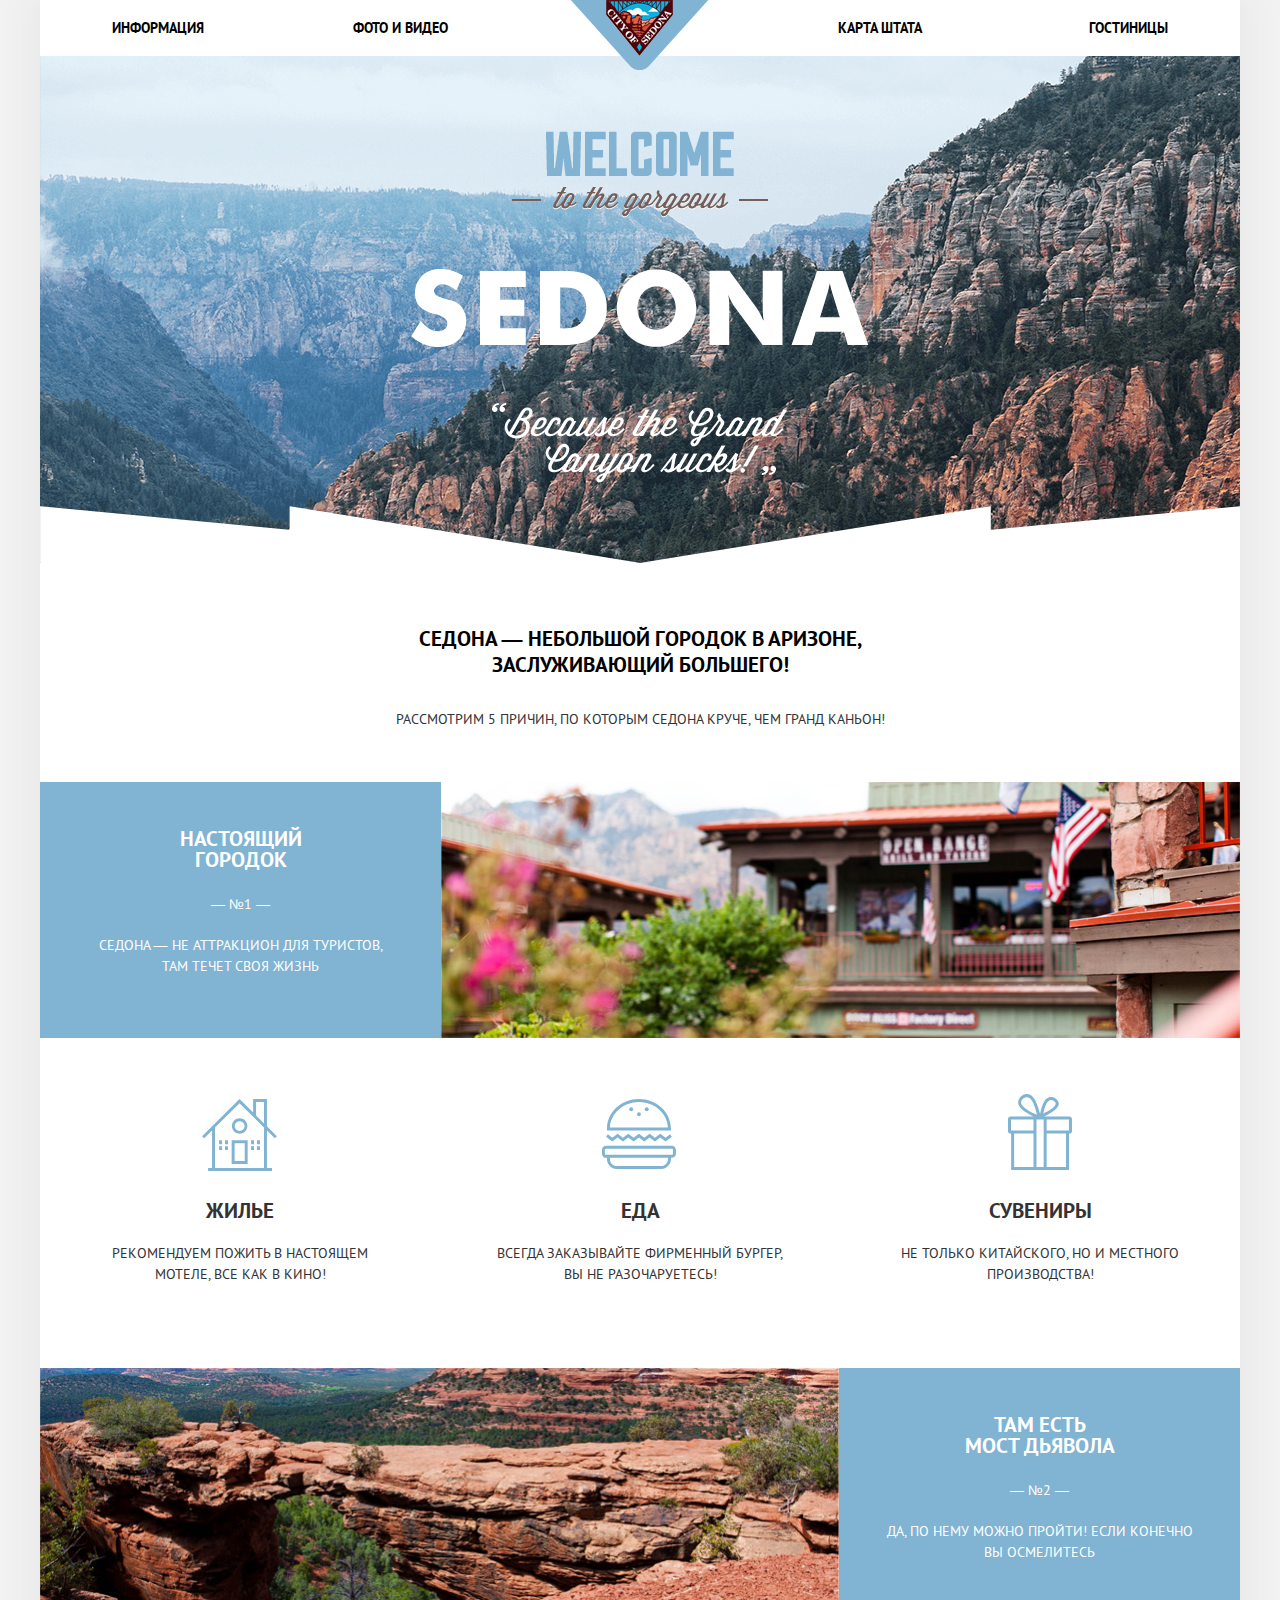
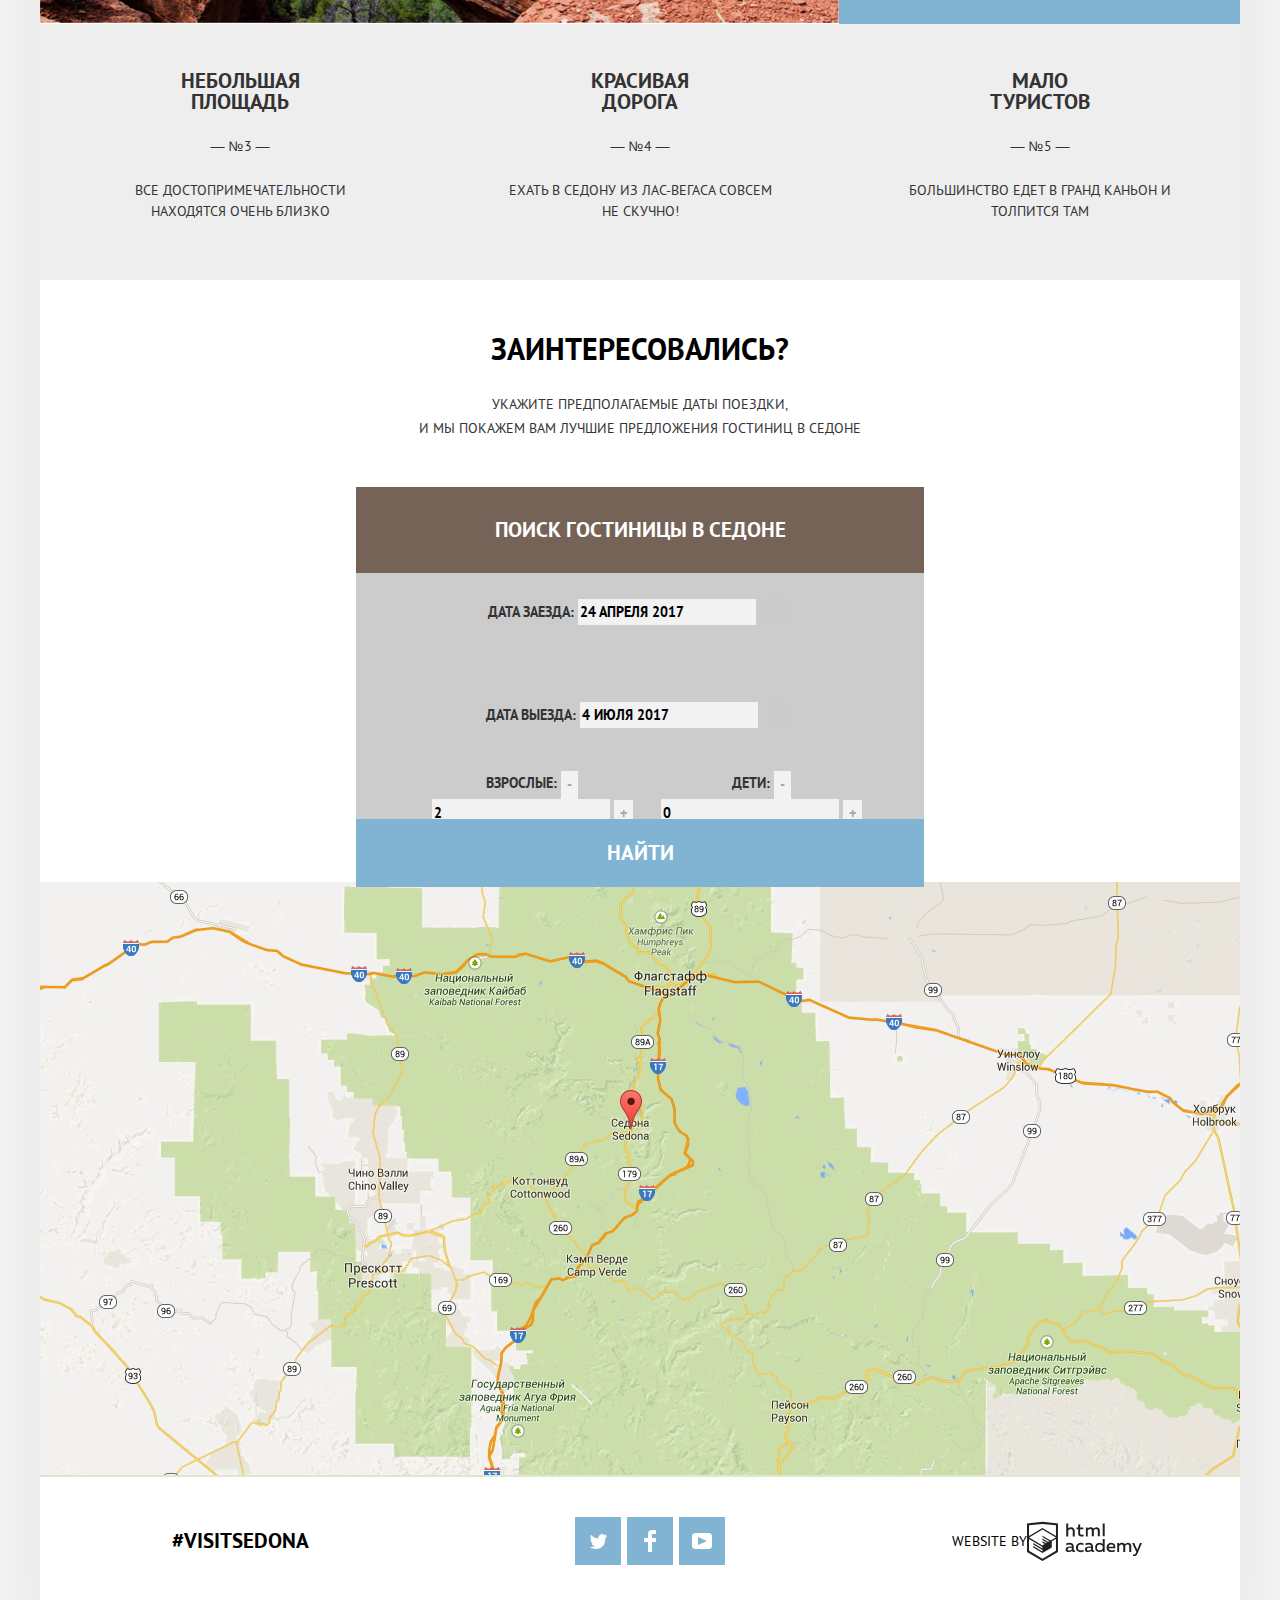
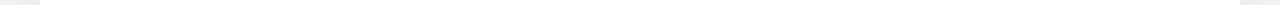
==== commit f62ab47b: "Построение сеток проекта" ====
--- a/index.html
+++ b/index.html
@@ -5,13 +5,12 @@
         <meta charset="utf-8">
         <link rel="stylesheet" href="css/normalize.css">
         <link rel="stylesheet" href="css/style.css">
-        <base href="https://htmlacademy-htmlcss.github.io/635997-sedona/7/">
     </head>
     <body>
         <div class="container">
             <header class="main-header">
                 <nav class="header-navigation">
-                    <a class="header-logo">
+                    <a class="header-logo" href="#">
                         <img src="img/index-logo.png" width="138" height="70" alt="Логотип Седона">
                     </a>
                     <div class="wrapper">
@@ -49,7 +48,7 @@
                         <p>Седона — не аттракцион для туристов, там течет своя жизнь</p>
                     </div>
                     <p class="town-image">
-                        <img src="img/town.png" width="799" height="256" alt="Город">
+                        <img src="img/town.jpg" width="799" height="256" alt="Город">
                     </p>
                 </section>
 
@@ -84,7 +83,7 @@
                         <p> Да, по нему можно пройти! Если конечно вы осмелитесь</p>
                     </div>
                     <p class="bridge-image">
-                        <img src="img/bridge.png" width="799" height="255" alt="Мост дьявола">
+                        <img src="img/bridge.jpg" width="799" height="255" alt="Мост дьявола">
                     </p>
                 </section>
 
--- a/css/style.css
+++ b/css/style.css
@@ -811,6 +811,7 @@
 }
 
 .filters legend {
+    margin-bottom: 9px;
     font-size: 16px;
     line-height: 21px;
     text-align: left;
@@ -840,10 +841,6 @@
 
 .filter-input[type="checkbox"] + label {
     cursor: pointer;
-}
-
-.filter-cost button {
-
 }
 
 .filter-form button[type="submit"] {
@@ -859,12 +856,6 @@
     height: 37px;
 }
 
-.filter-button[type="submit"]:hover,
-.filter-button[type="submit"]:focus {
-    color: #000000;
-    background: #ffffff;
-}
-
 /*
 .location-form button[type="submit"]:hover,
 .location-form button[type="submit"]:focus {
@@ -876,39 +867,6 @@
     background-color: #5496bd;
 }
 */
-.half-width {
-    border: 2px solid #ffffff;
-    border-radius: 2px;
-    display: flex;
-    justify-content: space-between;
-    align-items: center;
-    padding: 0;
-    /*margin: 11px 0;*/
-    height: 33px;
-
-}
-.min-cost span {
-    padding: 0;
-    margin: 0;
-    padding-left: 65px;
-}
-
-.max-cost {
-    padding: 0;
-    margin: 0;
-    padding-right: 50px;
-}
-
-.filter-cost {
-    /*padding-bottom: 22px;*/
-}
-
-.filter-cost input {
-    color: inherit;
-    font: inherit;
-    background: none;
-    border: none;
-}
 
 .sotring {
     padding: 29px 72px;
@@ -1033,7 +991,7 @@
 
 
 .description {
-    padding: : 0;
+    padding: 0;
     margin: 0;
     margin-right: auto;
     display: flex;
@@ -1107,3 +1065,139 @@
   clip: rect(0 0 0 0);
   overflow: hidden;
 }
+
+
+/* filter */
+
+.filter-range {
+  width: 330px;
+  color: #ffffff;
+  text-transform: uppercase;
+}
+
+.filter-range-title {
+  margin-bottom: 9px;
+
+  font-weight: 600;
+  font-size: 16px;
+  line-height: 21px;
+}
+
+.price-controls {
+  position: relative;
+
+  height: 36px;
+  margin-bottom: 20px;
+
+  font-size: 0;
+
+  border: 2px solid #ffffff;
+  border-radius: 2px;
+}
+
+.price-controls::after {
+  content: "";
+  position: absolute;
+  top: 50%;
+  left: 50%;
+
+  width: 2px;
+  height: 22px;
+
+  background: #ffffff;
+  transform: translate(-50%, -50%);
+}
+
+.price-controls label {
+  display: inline-block;
+
+  font-size: 14px;
+  line-height: 38px;
+  vertical-align: top;
+
+  cursor: pointer;
+}
+
+.price-controls .min-price,
+.price-controls .max-price {
+  width: 90px;
+  padding-left: 65px;
+}
+
+.price-controls input {
+  width: 50px;
+  margin: 0;
+
+  color: inherit;
+  font: inherit;
+
+  background: none;
+  border: none;
+}
+
+.range-controls {
+  position: relative;
+
+  margin-bottom: 32px;
+}
+
+.range-controls .scale {
+  height: 2px;
+
+  background: rgba(255, 255, 255, 0.3);
+}
+
+.range-controls .bar {
+  width: 80%;
+  height: 2px;
+
+  background: #ffffff;
+}
+
+.range-toggle {
+  position: absolute;
+  top: -9px;
+
+  width: 4px;
+  height: 4px;
+
+  background: #ababab;
+  border: 8px solid #ffffff;
+  border-radius: 50%;
+  box-shadow: 0 2px 1px 0 rgba(0, 1, 1, 0.2);
+  cursor: pointer;
+}
+
+.range-toggle:hover {
+  background: #1c4f80;
+}
+
+.range-toggle-min {
+  left: 0;
+}
+
+.range-toggle-max {
+  left: 80%;
+}
+
+.btn-transparent {
+  display: block;
+  margin: 0 auto;
+  padding: 6px 35px;
+
+  font-size: 14px;
+  line-height: 20px;
+  color: #ffffff;
+  text-transform: uppercase;
+
+  background: transparent;
+  border: 2px solid #ffffff;
+  border-radius: 2px;
+  cursor: pointer;
+}
+
+.filter-button[type="submit"]:hover,
+.filter-button[type="submit"]:focus {
+    color: #000000;
+    background: #ffffff;
+}
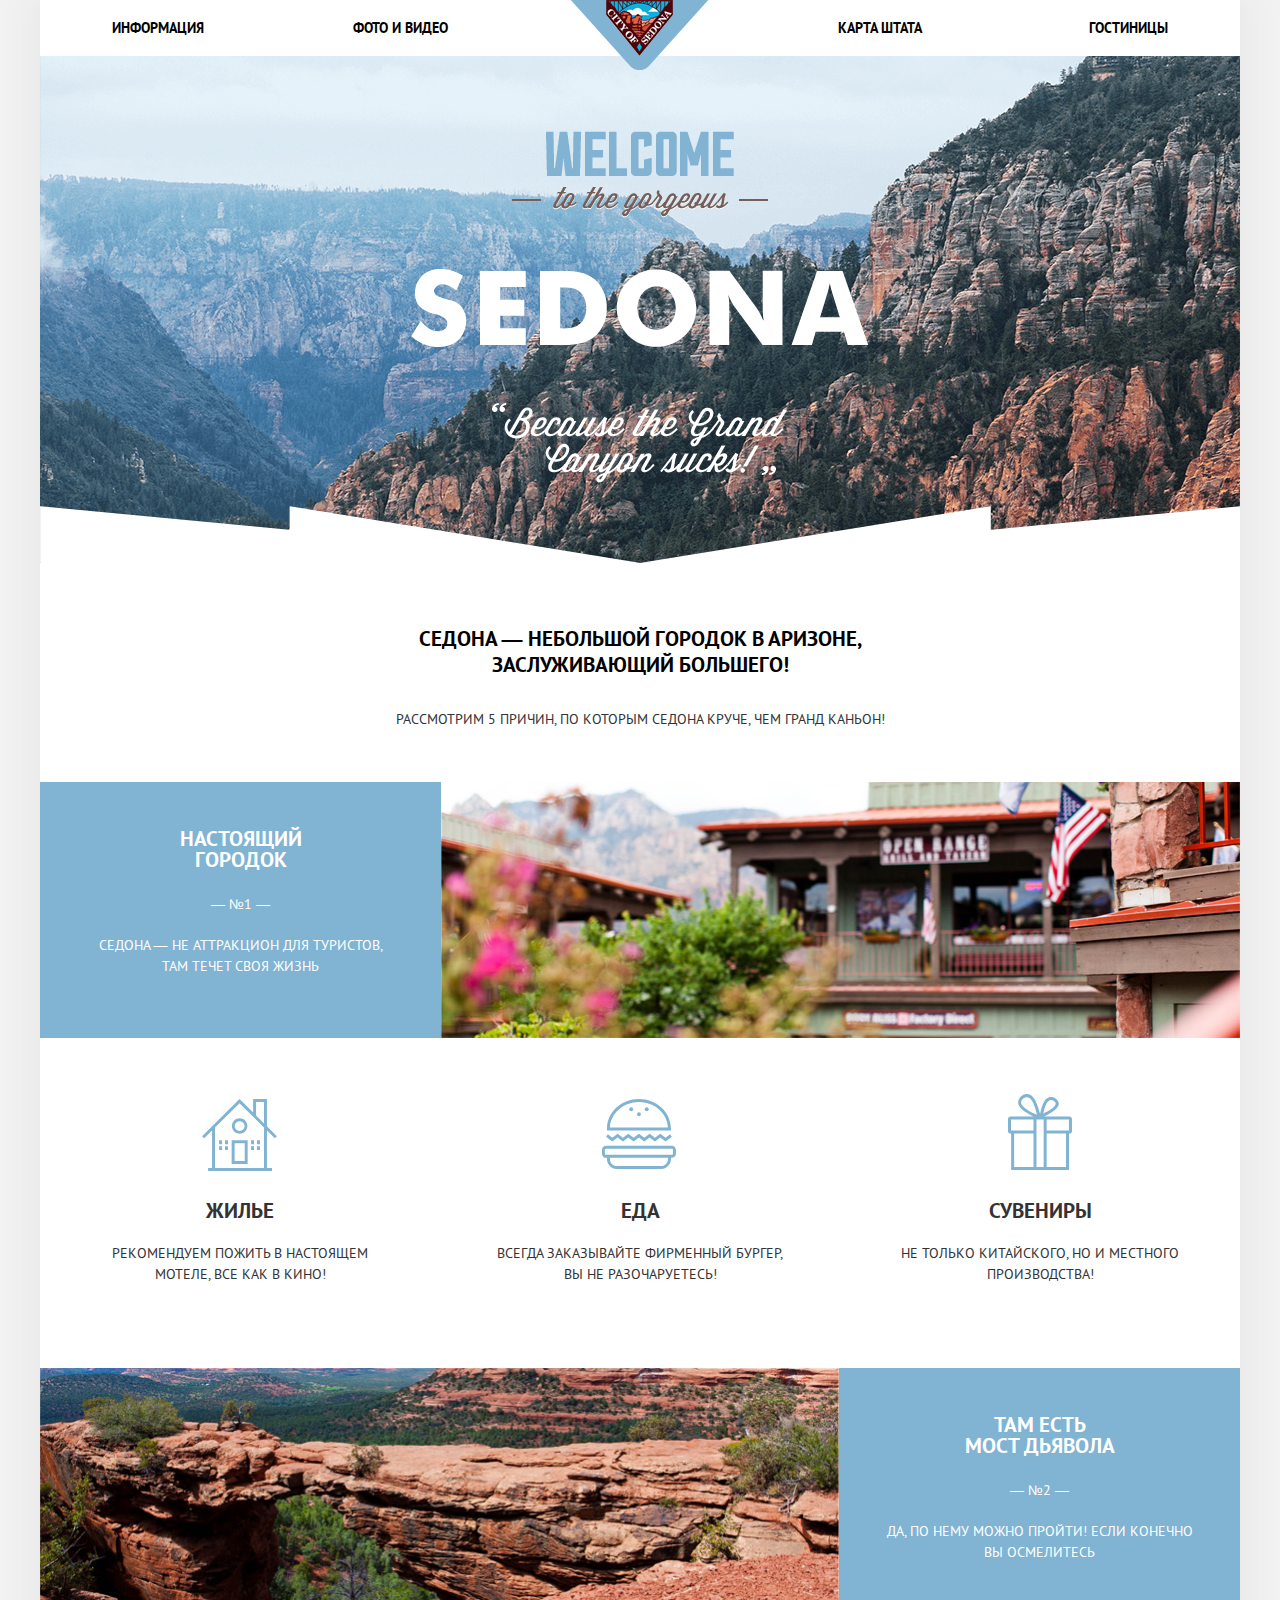
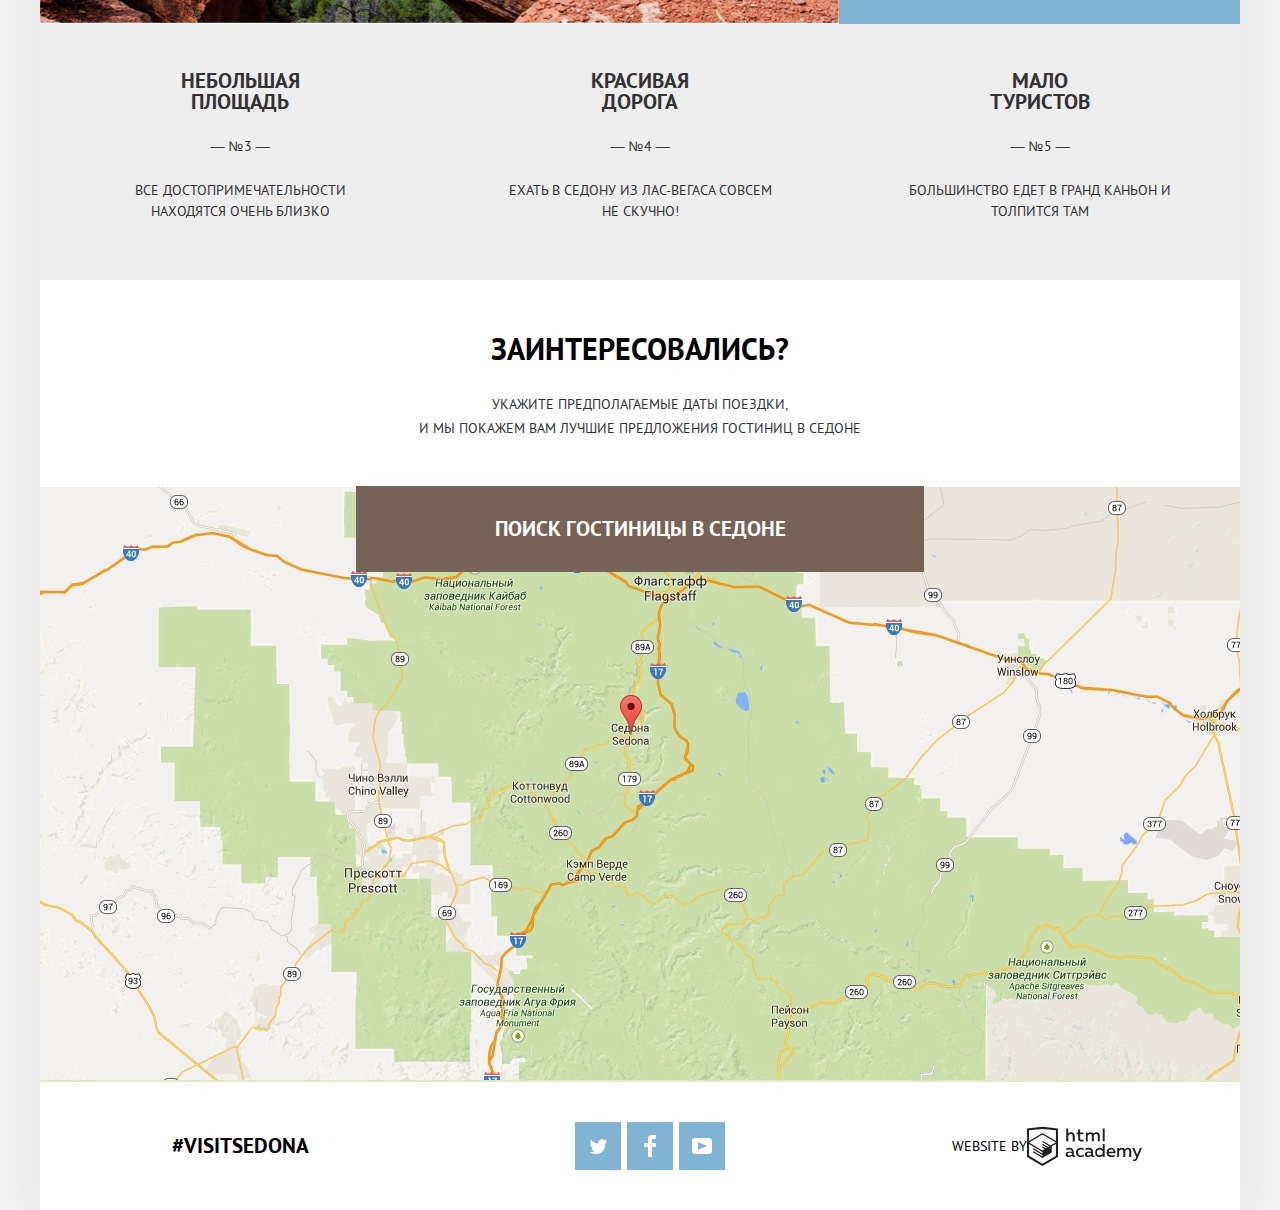
==== commit ae2b95d0: "Правки стилей и добавление modal-form.js" ====
--- a/index.html
+++ b/index.html
@@ -115,7 +115,7 @@
                         и мы покажем вам лучшие предложения гостиниц в Седоне
                     </p>
                     <div class="modal modal-search">
-                        <a class="search-form" href="form.html">Поиск гостиницы в Седоне</a>
+                        <a class="search-form search-form-open" href="form.html">Поиск гостиницы в Седоне</a>
                         <form class="location-form" action="https://echo.htmlacademy.ru" method="get">
                             <p class="location-item">
                                 <label for="arrival-date" >Дата заезда:</label>
@@ -150,24 +150,24 @@
                                 </button>
                             </p>
                             <ul class="location-list">
-                                <li>
+                                <li class="location-item location-item-adults">
                                     <label class="adults" for="adults">Взрослые:</label>
-                                    <button class="minus" type="button">
-                                        <span aria-label="img-minus">-</span>
+                                    <button class="button-count minus" type="button">
+                                        <span aria-label="img-minus"></span>
                                     </button>
                                     <input type="number" id="adults" name="adults" value="2">
-                                    <button class="plus" type="button">
-                                        <span aria-label="img-plus">+</span>
+                                    <button class="button-count plus" type="button">
+                                        <span aria-label="img-plus"></span>
                                     </button>
                                 </li>
-                                <li>
+                                <li class="location-item location-item-children">
                                     <label class="children" for="children">Дети:</label>
-                                    <button class="minus" type="button">
-                                        <span aria-label="img-minus">-</span>
+                                    <button class="button-count minus" type="button">
+                                        <span aria-label="img-minus"></span>
                                     </button>
                                     <input type="number" id="children" name="children" value="0">
-                                    <button class="plus" type="button">
-                                        <span aria-label="img-plus">+</span>
+                                    <button class="button-count plus" type="button">
+                                        <span aria-label="img-plus"></span>
                                     </button>
                                 </li>
                             </ul>
@@ -175,15 +175,15 @@
                         </form>
                         <span class="modal-close"></span>
                     </div>
-                    <div class="modal modal-map">
-                        <h2 class="visually-hidden">Как добраться до гостиницы</h2>
-                        <div class="map-image">
-                            <img class="map-img visually-hidden" src="img/mapb.png" alt="Карта">
-                            <iframe class="map-iframe visually-hidden"></iframe>
-                        </div>
-                        <button class="modal-close visually-hidden" type="button">Закрыть</button>
-                    </div>
-                </section>
+                </section>
+                <div class="modal modal-map">
+                    <h2 class="visually-hidden">Как добраться до гостиницы</h2>
+                    <div class="map-image">
+                        <img class="map-img visually-hidden" src="img/mapb.png" alt="Карта">
+                        <iframe class="map-iframe visually-hidden"></iframe>
+                    </div>
+                    <button class="modal-close visually-hidden" type="button">Закрыть</button>
+                </div>
             </main>
 
             <footer class="main-footer main-index">
@@ -230,5 +230,6 @@
                 </div>
             </footer>
         </div>
+        <script src="js/modal-form.js"></script>
     </body>
 </html>
--- a/css/style.css
+++ b/css/style.css
@@ -461,6 +461,7 @@
 }
 
 .interest {
+    position: relative;
     text-align: center;
     background-color: #ffffff;
     display: flex;
@@ -485,7 +486,6 @@
 }
 
 .interest p {
-    /*position: relative;*/
     font-size: 14px;
     line-height: 24px;
     color: #333333;
@@ -494,9 +494,10 @@
 }
 
 /*форма*/
+
 .modal-search {
-    position: relative;
-    z-index: 4;
+    position: absolute;
+    top: 206px;
     min-height: 395px;
     width: 568px;
 }
@@ -536,17 +537,21 @@
 
 .location-form {
     position: absolute;
-  /*  top: 86px;*/
+    padding: 55px 60px;
     display: flex;
     flex-direction: column;
     text-align: center;
     align-items: center;
     flex-wrap: wrap;
     box-sizing: border-box;
-    background-color: #cccccc;
+    background-color: #ffffff;
     width: 568px;
     flex-basis: 468px;
-    /*height: 395px;*/
+}
+
+.location-form-close,
+.location-form-withjs {
+  display: none;
 }
 
 .location-form button[type="submit"] {
@@ -555,12 +560,10 @@
     line-height: 26px;
     color: #ffffff;
     background-color: #81b3d2;
-    padding: 21px 0px;
+    padding: 21px 0;
     width: 100%;
     text-align: center;
     align-self: flex-end;
-    /*position: relative;
-    bottom: 0;*/
 }
 
 .location-form button[type="submit"]:hover,
@@ -577,34 +580,81 @@
 }
 
 .location-list {
+    padding: 0;
+    margin: 0;
+    margin-bottom: 35px;
+    position: relative;
     display: flex;
     justify-content: space-between;
-    align-items: center;
-    height: 40px;
-    width: 458px;
-    box-sizing: border-box;
-}
-
-.location-item,
-.location-list  {
+    flex-wrap: nowrap;
+    text-align: left;
     font-weight: bold;
     font-size: 14px;
     line-height: 26px;
-    /*padding-left: 320px;*/
-    text-align: center;
-    align-items: center;
-    /*box-sizing: border-box;*/
+    list-style: none;
+    box-sizing: border-box;
+    width: 100%;
+}
+
+.location-list .location-item {
+    display: flex;
+    position: relative;
+    margin: 0;
+}
+
+.interest .location-item {
+    padding: 0;
+    margin: 0;
+    margin-bottom: 35px;
+    display: flex;
+    flex-wrap: nowrap;
+    position: relative;
+    justify-content: space-between;
+    font-weight: bold;
+    font-size: 14px;
+    line-height: 26px;
+    text-align: left;
+    box-sizing: border-box;
     width: 458px;
-    padding: 0;
-    margin: 0;
-}
-
-.location-item input,
-.location-list input  {
+}
+
+.location-item input {
+    padding: 12px 8px;
     font: inherit;
     text-transform: uppercase;
     background-color: #f2f2f2;
     border:none;
+    width: 350px;
+}
+
+.location-list .location-item-adults {
+    width: 228px;
+}
+
+.location-list .location-item-children {
+    width: 180px;
+}
+
+.location-list input {
+  padding: 12px 8px;
+  font: inherit;
+  text-transform: uppercase;
+  background-color: #f2f2f2;
+  border: none;
+  text-align: center;
+  width: 116px;
+  display: block;
+  height: 38px;
+}
+
+.location-item input[type="number"]::-webkit-textfield-decoration-container,
+.location-item input[type="number"]::-webkit-outer-spin-button,
+.location-item input[type="number"]::-webkit-inner-spin-button {
+    -webkit-appearance: none;
+}
+
+.location-item input[type=number] {
+  -moz-appearance: textfield;
 }
 
 .location-item input:hover,
@@ -623,7 +673,17 @@
 }
 
 .location-item .calendar {
+    margin: 0;
+    padding: 0;
     background-color:inherit;
+    position: absolute;
+    right: 8px;
+    top: 12px;
+}
+
+.location-item .calendar:nth-child(1) {
+    right: 0;
+    top: 0;
 }
 
 .calendar .svg-icon {
@@ -641,13 +701,25 @@
     fill: #81b3d2;
 }
 
-.location-list {
-    list-style: none;
+.location-item label {
+    width: 100px;
 }
 
 .location-list button {
     color: #a9a9a9;
     background-color: #f2f2f2;
+    border: none;
+}
+
+.location-list .button-count {
+  padding: 0;
+  position: absolute;
+  cursor: pointer;
+  top: 0;
+  left: 0;
+  width: 38px;
+  height: 38px;
+  background-color: #f2f2f2;
 }
 
 .location-list button:hover,
@@ -657,6 +729,62 @@
 
 .location-list button:active {
     color: #81b3d2;
+}
+
+.location-list li.location-item-adults,
+.location-list li.location-item-children {
+  margin: 0;
+}
+
+.location-item-children .plus {
+  right: 0;
+  left: auto;
+}
+
+.location-item-children .minus {
+  right: auto;
+  left: 61px;
+}
+
+.location-item-adults .plus {
+  right: 12px;
+  left: auto;
+}
+
+.location-item-adults .minus {
+  right: auto;
+  left: 100px;
+}
+
+.minus span,
+.plus span {
+   margin-top: -1px;
+   margin-left: -6px;
+   position: absolute;
+   background-color: #a9a9a9;
+   top: 50%;
+   left: 50%;
+   width: 12px;
+   height: 3px;
+}
+
+.plus span::before {
+  content: "";
+  transform: rotate(90deg);
+  margin-top: -1px;
+  margin-left: -6px;
+  position: absolute;
+  background-color: #a9a9a9;
+  top: 50%;
+  left: 50%;
+  width: 12px;
+  height: 3px;
+}
+
+.location-item-adults input,
+.location-item-children input {
+  padding: 0;
+  margin: 0;
 }
 
 .modal-map {
@@ -668,24 +796,13 @@
     margin: 0;
     width: 1200px;
     height: 595px;
-  /*  position: relative;
-    z-index: 200;*/
-  /*  bottom: 309px;*/
 }
 
 .map-image {
     display: block;
     background-position: top center;
     background-repeat: no-repeat;
-    /*position: relative;*/
-}
-
-/*
-.main-index {
-    position: absolute;
-    z-index: 23;
-    top: 0;
-}*/
+}
 
 .main-footer {
     display: flex;
@@ -805,8 +922,6 @@
     border: none;
     padding: 0;
     margin: 0;
-    /*временно цвет*/
-  /*  background-color: #ccc;*/
     min-height: 160px;
 }
 
@@ -966,7 +1081,6 @@
     display: flex;
     flex-direction: column;
     justify-content: space-between;
-    /*padding: 0 72px;*/
 }
 
 .catalog-item {
@@ -976,7 +1090,6 @@
     justify-content: space-between;
     align-items: flex-end;
     flex-wrap: nowrap;
-    /*width: 1056px;*/
     padding: 25px 72px;
     border-bottom: 1px solid #e5e5e5;
 }
@@ -989,15 +1102,12 @@
     margin-right: 30px;
 }
 
-
 .description {
     padding: 0;
     margin: 0;
     margin-right: auto;
     display: flex;
     flex-direction: column;
-    /*justify-content: space-between;*/
-    /*min-height: 95px;*/
 }
 
 .description h3 {
@@ -1085,12 +1195,9 @@
 
 .price-controls {
   position: relative;
-
   height: 36px;
   margin-bottom: 20px;
-
   font-size: 0;
-
   border: 2px solid #ffffff;
   border-radius: 2px;
 }
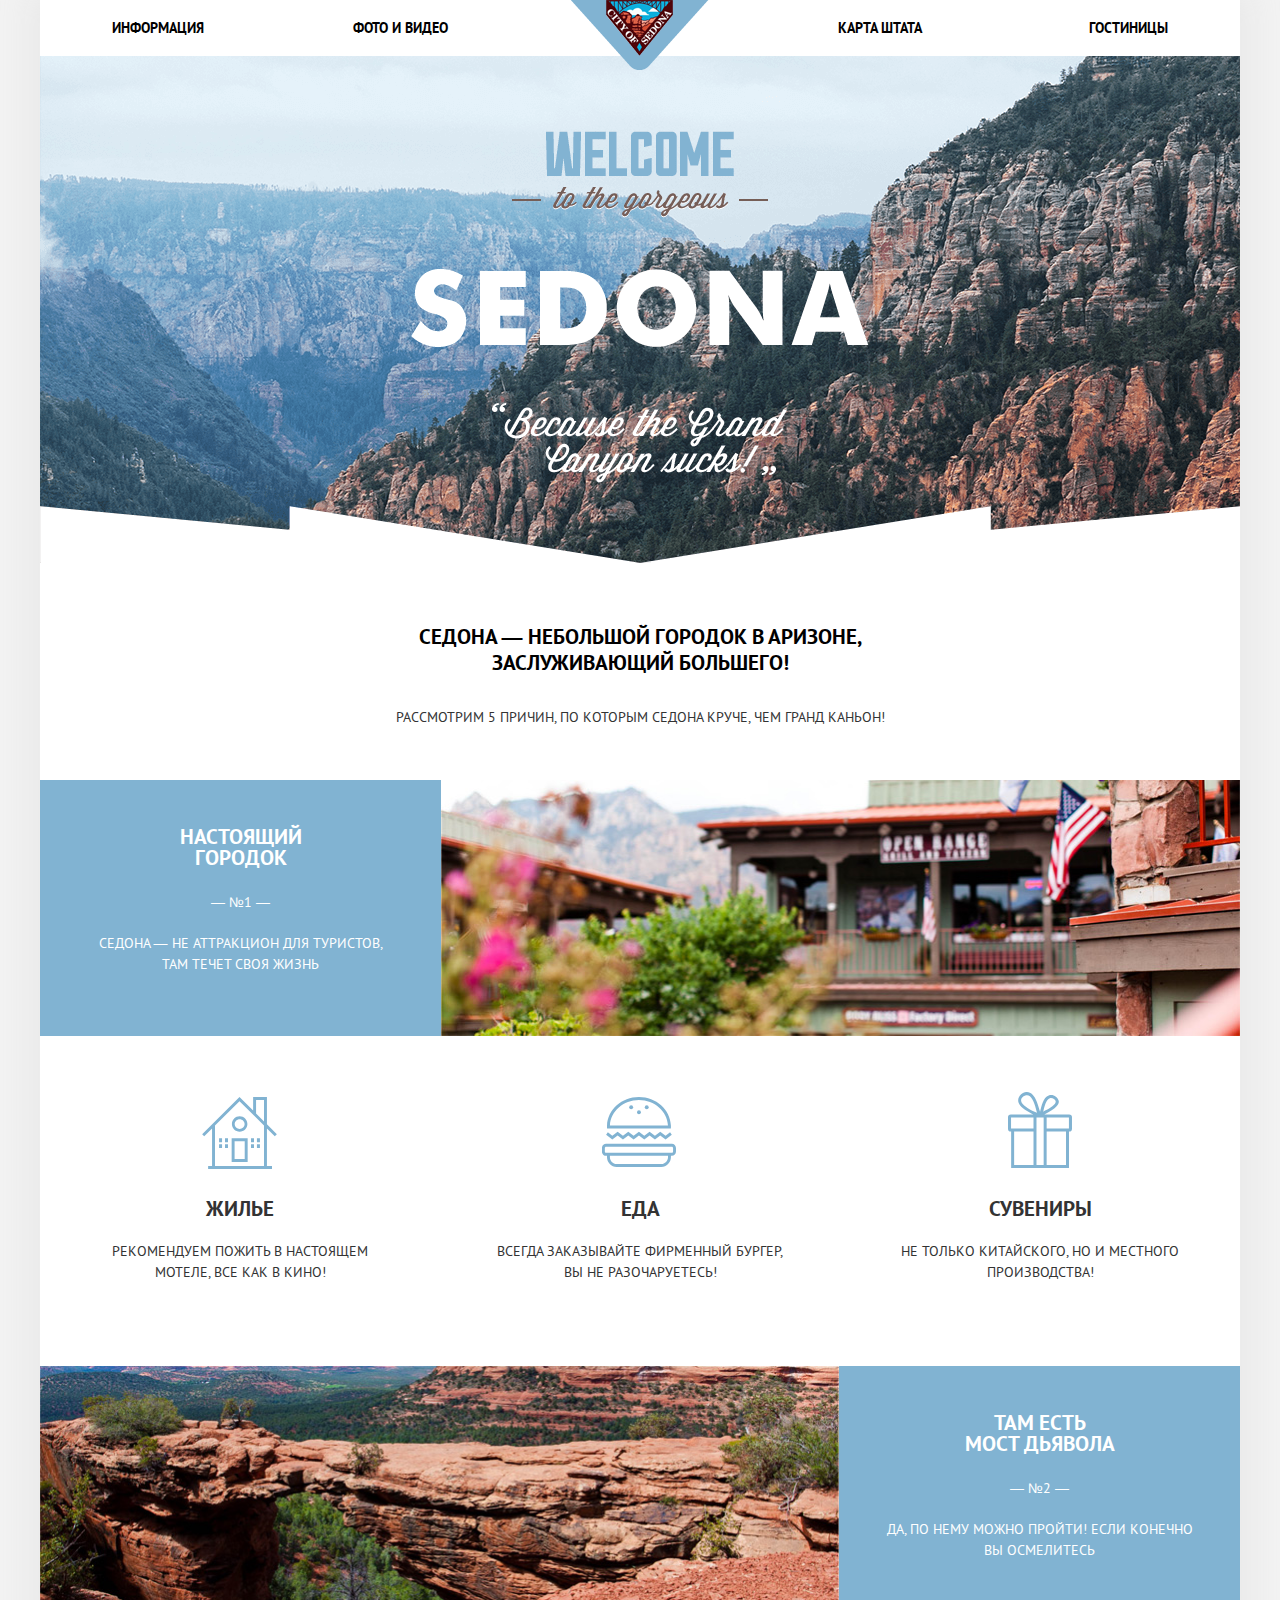
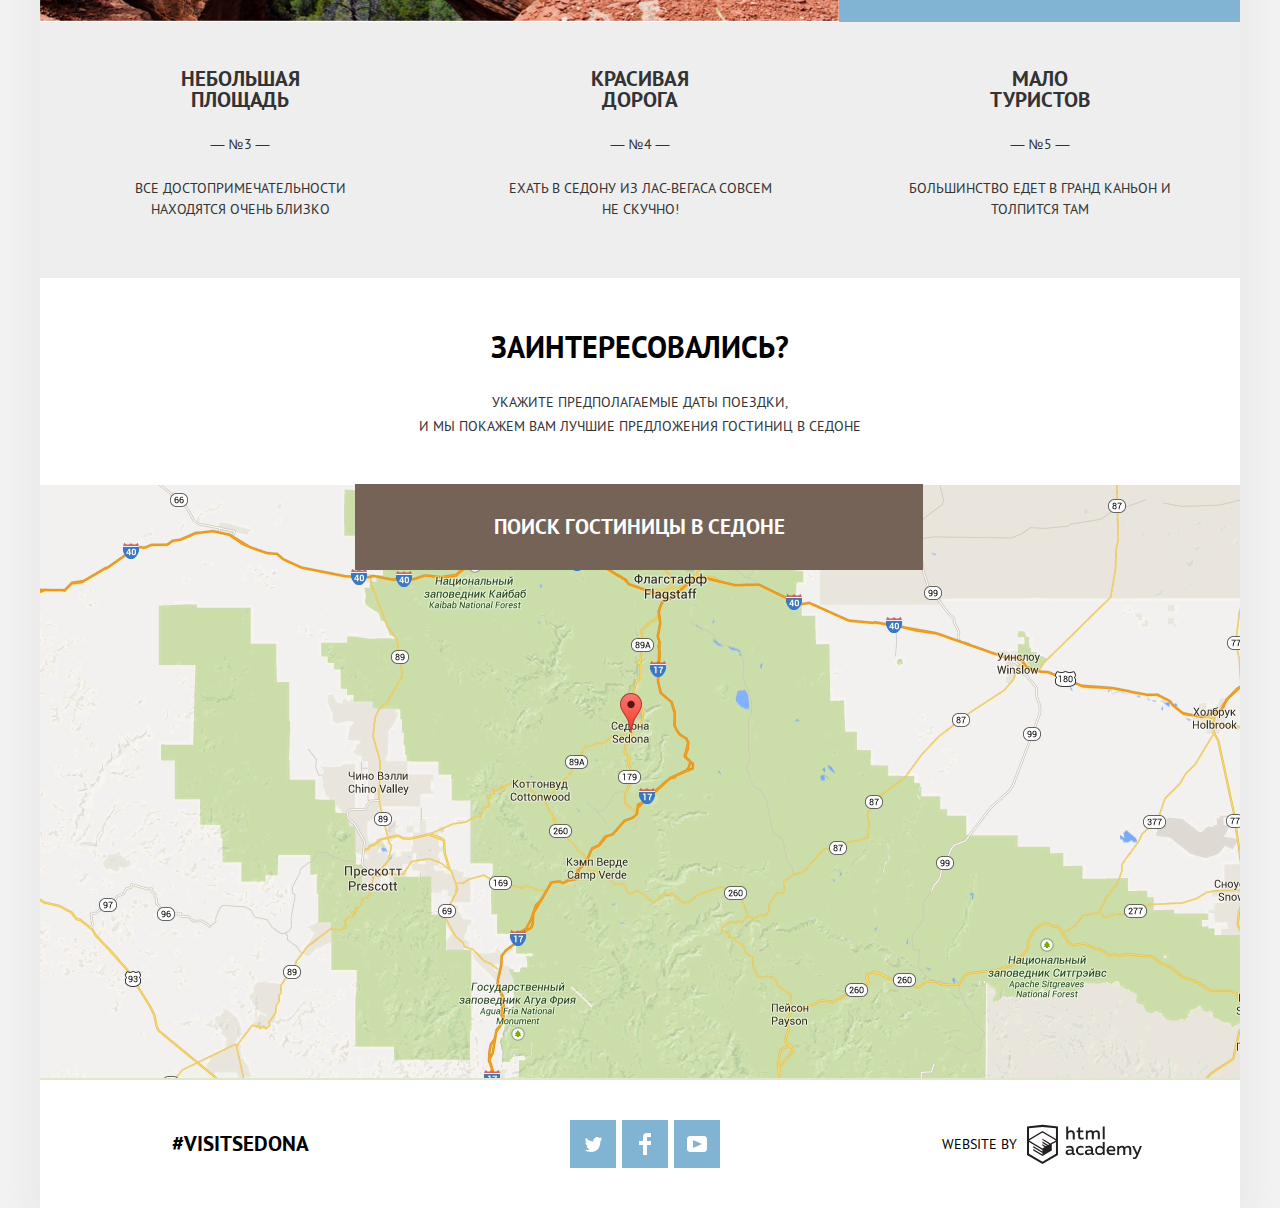
==== commit 23a7d672: "Добавляет правки по проекту" ====
--- a/index.html
+++ b/index.html
@@ -34,6 +34,7 @@
 
             <main class="main-container">
                 <h1 class="visually-hidden">"Седона"</h1>
+                <div class ="welocome"></div>
                 <section class="promotion">
                     <div class="text">
                         <h2>Седона — небольшой городок в Аризоне, заслуживающий большего!</h2>
@@ -179,7 +180,7 @@
                 <div class="modal modal-map">
                     <h2 class="visually-hidden">Как добраться до гостиницы</h2>
                     <div class="map-image">
-                        <img class="map-img visually-hidden" src="img/mapb.png" alt="Карта">
+                        <img class="map-img visually-hidden" src="img/mapb.png" width="1200" height="595" alt="Карта">
                         <iframe class="map-iframe visually-hidden"></iframe>
                     </div>
                     <button class="modal-close visually-hidden" type="button">Закрыть</button>
--- a/css/style.css
+++ b/css/style.css
@@ -1,488 +1,487 @@
 @font-face {
-    font-family: "PT Sans";
-    src:
-        local("PT Sans"),
-        url("../fonts/ptsans.woff") format("woff"),
-        url("../fonts/ptsans.woff2") format("woff2");
-    font-weight: normal;
-    font-style: normal;
+  font-family: "PT Sans";
+  src:
+      local("PT Sans"),
+      url("../fonts/ptsans.woff") format("woff"),
+      url("../fonts/ptsans.woff2") format("woff2");
+  font-weight: normal;
+  font-style: normal;
 }
 
 @font-face {
-    font-family: "PT Sans";
-    src:
-        local("PT Sans Bold"),
-        url("../fonts/ptsansbold.woff") format("woff"),
-        url("../fonts/ptsansbold.woff2") format("woff2");
-    font-weight: bold;
-    font-style: normal;
+  font-family: "PT Sans";
+  src:
+      local("PT Sans Bold"),
+      url("../fonts/ptsansbold.woff") format("woff"),
+      url("../fonts/ptsansbold.woff2") format("woff2");
+  font-weight: bold;
+  font-style: normal;
 }
 
 body {
-    margin: 0;
-    padding: 0;
-    font-family: "PT Sans", "Arial", sans-serif;
-    font-size: 14px;
-    line-height: 21px;
-    font-weight: normal;
-    text-transform: uppercase;
-    letter-spacing: normal;
-    background-color: #ffffff;
-    color: #333333;
+  margin: 0;
+  padding: 0;
+  font-family: "PT Sans", "Arial", sans-serif;
+  font-size: 14px;
+  line-height: 21px;
+  font-weight: normal;
+  text-transform: uppercase;
+  letter-spacing: normal;
+  background-color: #ffffff;
+  color: #333333;
 }
 
 .container {
-    background-image:
-      url("../img/index-background.png");
-    background-size: 1200px 508px;
-    background-repeat: no-repeat;
-    background-position: center 56px;
-    position: relative;
-    display: block;
-    width: 1200px;
-    margin: 0 auto;
-    padding: 0;
-    /*margin-right: auto;
-    margin-left: auto;*/
-    box-shadow:
-        0px 0px 30px 10px rgba(200, 200, 200, 0.2),
-       -40px 0px 0px 10px rgba(242, 242, 242, 1),
-        40px 0px 0px 10px rgba(242, 242, 242, 1);
+  position: relative;
+  display: block;
+  width: 1200px;
+  margin: 0 auto;
+  padding: 0;
+  box-shadow:
+    0 0 30px 10px rgba(200, 200, 200, 0.2),
+    -40px 0 0 10px rgba(242, 242, 242, 1),
+    40px 0 0 10px rgba(242, 242, 242, 1);
 }
 
 .inner-page {
-    width: 1200px;
-    background-color: #ffffff;
-    background-image: none;
+  width: 1200px;
+  background-color: #ffffff;
+  background-image: none;
 }
 
 .inner-page .main-header {
-    margin-bottom:auto;
+  margin-bottom:auto;
 }
 
 .sotring,
 .catalog,
 .main-footer {
-    background-color: #ffffff;
+  background-color: #ffffff;
 }
 
 .main-header a,
 .modal a,
 .main-footer a {
-    text-decoration: none;
+  text-decoration: none;
 }
 
 .main-header {
-    display: block;
-    margin-bottom: 510px;
+  display: block;
 }
 
 .header-navigation {
-    font-size: 14px;
-    line-height: 26px;
-    font-weight: bold;
-    color: #000000;
-    background-color: #ffffff;
-    display: flex;
-    flex-direction: column;
-    align-items: center;
-    margin-bottom: 509px;
+  font-size: 14px;
+  line-height: 26px;
+  font-weight: bold;
+  color: #000000;
+  background-color: #ffffff;
+  display: flex;
+  flex-direction: column;
+  align-items: center;
 }
 
 .inner-page .header-navigation {
-    margin-bottom: 0;
+  margin-bottom: 0;
 }
 
 .header-logo {
-    position: absolute;
-    top: 0;
-    left: 50%;
-    margin-left: -69px;
-    order: 1;
+  position: absolute;
+  top: 0;
+  left: 50%;
+  margin-left: -69px;
+  order: 1;
 }
 
 .header-navigation .wrapper {
   width: 1200px;
   margin: 0;
   padding: 0;
-  /* Временно для сетки */
   min-height: 56px;
 }
 
 .header-list,
 .social-list {
-    list-style: none;
+  list-style: none;
 }
 
 .wrapper .header-list {
-    align-items: center;
-    flex-wrap: wrap;
-    width: 1200px;
-    margin: 0;
-    padding: 0;
-    display: flex;
-    justify-content: space-between;
-    /* Временно для сетки */
-    min-height: 56px;
+  align-items: center;
+  flex-wrap: wrap;
+  width: 1200px;
+  margin: 0;
+  padding: 0;
+  display: flex;
+  justify-content: space-between;
+  min-height: 56px;
 }
 
 .header-list li {
-    width: 240px;
-    box-sizing: border-box;
-}
-
-.header-list li:nth-child(1)
- {
-    padding-left: 72px;
+  width: 240px;
+  box-sizing: border-box;
+}
+
+.header-list li:nth-child(1) {
+  padding-left: 72px;
 }
 
 .header-list li:nth-child(2) {
-    margin-right: 240px;
-    text-align: center;
+  margin-right: 240px;
+  text-align: center;
 }
 
 .header-list li:nth-child(3) {
-    text-align: center;
+  text-align: center;
 }
 
 .header-list li:nth-child(4) {
-    padding-right: 72px;
-    text-align: right;
+  padding-right: 72px;
+  text-align: right;
 }
 
 .header-list a {
-    color: #000000;
-    background-color: #ffffff;
-}
-
-:active, :hover, :focus {
-    outline: 0;
-    outline-offset: 0;
+  color: #000000;
+  background-color: #ffffff;
 }
 
 .header-list a:hover,
 .header-list a:focus {
-    color: #81b3d2;
+  color: #81b3d2;
+  outline: 0;
+  outline-offset: 0;
 }
 
 .header-list a:active {
-    color: #cacaca;
+  color: #cacaca;
+  outline: 0;
+  outline-offset: 0;
+}
+
+.welocome {
+  display: block;
+  margin: 0 auto;
+  padding: 0;
+  background-image:
+      url("../img/index-background.png");
+  background-size: 1200px 508px;
+  background-repeat: no-repeat;
+  background-position: center;
+  width: 100%;
+  min-height: 508px;
 }
 
 .promotion {
-    display: flex;
-    justify-content: flex-start;
-    background-color: #ffffff;
-    width: 1200px;
-    padding: 0;
-    margin: 0;
-    margin-bottom: 50px;
+  display: flex;
+  justify-content: flex-start;
+  background-color: #ffffff;
+  width: 1200px;
+  padding: 0;
+  margin: 0;
+  margin-bottom: 50px;
 }
 
 .promotion .text {
-    width: 1200px;
-    padding-top: 50px;
-    padding-left: 0;
-    text-align: center;
-    display: flex;
-    flex-direction: column;
-    align-items: center;
+  width: 1200px;
+  padding-top: 50px;
+  padding-left: 0;
+  text-align: center;
+  display: flex;
+  flex-direction: column;
+  align-items: center;
 }
 
 .promotion h2 {
-    margin: 0;
-    padding: 0;
-    font-weight:bold;
-    font-size: 21px;
-    line-height: 26px;
-    color: #000000;
-    margin-top: 10px;
-    margin-bottom: 28px;
-    width: 460px;
+  margin: 0;
+  padding: 0;
+  font-weight:bold;
+  font-size: 21px;
+  line-height: 26px;
+  color: #000000;
+  margin-top: 10px;
+  margin-bottom: 28px;
+  width: 460px;
 }
 
 .promotion p {
-    margin: 0;
-    padding: 0;
-    text-align: center;
-    font-size: 14px;
-    line-height: 26px;
-    color: #333333;
-    width: 495px;
-    margin-bottom: 0px;
+  margin: 0;
+  padding: 0;
+  text-align: center;
+  font-size: 14px;
+  line-height: 26px;
+  color: #333333;
+  width: 495px;
+  margin-bottom: 0px;
 }
 
 .town {
-    padding: 0;
-    margin: 0;
-    display: flex;
-    justify-content: center;
-    text-align: center;
-    background-color: #cccccc;
-    width: 1200px;
+  padding: 0;
+  margin: 0;
+  display: flex;
+  justify-content: center;
+  text-align: center;
+  background-color: #cccccc;
+  width: 1200px;
 }
 
 .town-info {
-    padding: 0;
-    margin: 0;
-    color: #ffffff;
-    background-color: #81b3d2;
-    width: 401px;
-    display: flex;
-    flex-direction: column;
-    text-align: center;
-    align-items: center;
+  padding: 0;
+  margin: 0;
+  color: #ffffff;
+  background-color: #81b3d2;
+  width: 401px;
+  display: flex;
+  flex-direction: column;
+  text-align: center;
+  align-items: center;
 }
 
 .town-info h3 {
-    font-weight:bold;
-    font-size: 21px;
-    line-height: 21px;
-    width: 130px;
-    padding: 0;
-    margin: 0;
-    margin-bottom: 24px;
-    margin-top: 46px;
+  font-weight:bold;
+  font-size: 21px;
+  line-height: 21px;
+  width: 130px;
+  padding: 0;
+  margin: 0;
+  margin-bottom: 24px;
+  margin-top: 46px;
 }
 
 .town-info span {
-    width: 100px;
-    padding: 0;
-    margin: 0;
+  width: 100px;
+  padding: 0;
+  margin: 0;
 }
 
 .town-info p {
-    width: 286px;
-    margin: 0;
-    padding: 0;
-    margin-bottom: 0;
-    margin-top: 20px;
+  width: 286px;
+  margin: 0;
+  padding: 0;
+  margin-bottom: 0;
+  margin-top: 20px;
 }
 
 .town-image {
-    padding: 0;
-    margin: 0;
-    align-items: center;
-    border-style: none;
-    width: 799px;
-    height: 256px;
+  padding: 0;
+  margin: 0;
+  align-items: center;
+  border-style: none;
+  width: 799px;
+  height: 256px;
 }
 
 .features {
-    background-color: #ffffff;
-    margin: 0;
-    padding: 0;
+  background-color: #ffffff;
+  margin: 0;
+  padding: 0;
 }
 
 .feature-list {
-    list-style: none;
-    display: flex;
-    justify-content: space-between;
-    width: 1200px;
-    margin: 0;
-    padding: 0;
-    padding-top: 56px;
-    padding-bottom: 83px;
+  list-style: none;
+  display: flex;
+  justify-content: space-between;
+  width: 1200px;
+  margin: 0;
+  padding: 0;
+  padding-top: 56px;
+  padding-bottom: 83px;
 }
 
 .feature-item {
-    text-align: center;
-    background-repeat: no-repeat;
-    background-size: 75px 72px;
-    background-position: top center;
-    width: 400px;
-    margin: 0;
-    padding: 0;
-    display: flex;
-    flex-direction: column;
-    justify-content: center;
-    align-items: center;
+  text-align: center;
+  background-repeat: no-repeat;
+  background-size: 75px 72px;
+  background-position: top center;
+  width: 400px;
+  margin: 0;
+  padding: 0;
+  display: flex;
+  flex-direction: column;
+  justify-content: center;
+  align-items: center;
 }
 
 .feature-item h3 {
-    font-weight: bold;
-    font-size: 21px;
-    line-height: 21px;
-    margin-top: 26px;
-    margin-bottom: 22px;
+  font-weight: bold;
+  font-size: 21px;
+  line-height: 21px;
+  margin-top: 26px;
+  margin-bottom: 22px;
 }
 
 .feature-item p {
-    color: #333333;
-    margin: 0;
-    padding: 0;
+  color: #333333;
+  margin: 0;
+  padding: 0;
 }
 
 .feature-item p:nth-child(1) {
-    width: 263px;
+  width: 263px;
 
 }
 .feature-item p:nth-child(2) {
-    width: 300px;
+  width: 300px;
 }
 .feature-item p:nth-child(3) {
-    width: 290px;
+  width: 290px;
 }
 
 .feature-item:nth-child(1) {
-    background-image: url("../img/icon-1.svg");
-    background-repeat: no-repeat;
-    background-size: 75px 72px;
-    background-position: 162px 5px;
+  background-image: url("../img/icon-1.svg");
+  background-repeat: no-repeat;
+  background-size: 75px 72px;
+  background-position: 162px 5px;
 }
 
 .feature-item:nth-child(2) {
-    background-image: url("../img/icon-3.svg");
-    background-size: 74px 70px;
-    background-position: 162px 5px;
+  background-image: url("../img/icon-3.svg");
+  background-size: 74px 70px;
+  background-position: 162px 5px;
 }
 
 .feature-item:nth-child(3) {
-    background-image: url("../img/icon-2.svg");
-    background-size: 64px 76px;
+  background-image: url("../img/icon-2.svg");
+  background-size: 64px 76px;
 }
 
 .feature-img {
-    margin-bottom: 80px;
+  margin-bottom: 80px;
 }
 
 .bridge {
-    text-align: center;
-    display: flex;
-    flex-direction: row-reverse;
-    justify-content: center;
-    text-align: center;
+  text-align: center;
+  display: flex;
+  flex-direction: row-reverse;
+  justify-content: center;
+  text-align: center;
 }
 
 .bridge-info {
-    color: #ffffff;
-    background-color: #81b3d2;
-    padding: 0;
-    margin: 0;
-    width: 401px;
-    display: flex;
-    flex-direction: column;
-    text-align: center;
-    align-items: center;
+  color: #ffffff;
+  background-color: #81b3d2;
+  padding: 0;
+  margin: 0;
+  width: 401px;
+  display: flex;
+  flex-direction: column;
+  text-align: center;
+  align-items: center;
 }
 
 .bridge-info h3 {
-    font-weight:bold;
-    font-size: 21px;
-    line-height: 21px;
-    width: 170px;
-    padding: 0;
-    margin: 0;
-    margin-bottom: 24px;
-    margin-top: 46px;
+  font-weight:bold;
+  font-size: 21px;
+  line-height: 21px;
+  width: 170px;
+  padding: 0;
+  margin: 0;
+  margin-bottom: 24px;
+  margin-top: 46px;
 }
 
 .bridge-info span {
-    width: 100px;
-    padding: 0;
-    margin: 0;
+  width: 100px;
+  padding: 0;
+  margin: 0;
 }
 
 .bridge-info p {
-    width: 316px;
-    margin: 0;
-    padding: 0;
-    margin-bottom: 0;
-    margin-top: 20px;
+  width: 316px;
+  margin: 0;
+  padding: 0;
+  margin-bottom: 0;
+  margin-top: 20px;
 }
 
 .bridge-image {
-    padding: 0;
-    margin: 0;
-    align-items: center;
-    border-style: none;
-    width: 799px;
-    height: 256px;
+  padding: 0;
+  margin: 0;
+  align-items: center;
+  border-style: none;
+  width: 799px;
+  height: 256px;
 }
 
 .advantages {
-    background-color: #eeeeee;
-    margin: 0;
-    padding: 0;
+  background-color: #eeeeee;
+  margin: 0;
+  padding: 0;
 }
 
 .advantage-list {
-    list-style: none;
-    display: flex;
-    justify-content: space-between;
-    margin: 0;
-    padding: 0;
-    width: 1200px;
+  list-style: none;
+  display: flex;
+  justify-content: space-between;
+  margin: 0;
+  padding: 0;
+  width: 1200px;
 }
 
 .advantage-item {
-    text-align: center;
-    margin: 0;
-    padding: 0;
-    width: 400px;
-    display: flex;
-    flex-direction: column;
-    text-align: center;
-    align-items: center;
+  text-align: center;
+  margin: 0;
+  padding: 0;
+  width: 400px;
+  display: flex;
+  flex-direction: column;
+  text-align: center;
+  align-items: center;
 }
 
 .advantage-item h3 {
-    font-weight: bold;
-    font-size: 21px;
-    line-height: 21px;
-    width: 130px;
-    padding: 0;
-    margin: 0;
-    margin-bottom: 24px;
-    margin-top: 46px;
-    align-items: center;
+  font-weight: bold;
+  font-size: 21px;
+  line-height: 21px;
+  width: 130px;
+  padding: 0;
+  margin: 0;
+  margin-bottom: 24px;
+  margin-top: 46px;
+  align-items: center;
 }
 
 .advantage-item p,
 .advantage-item span {
-    color: #333333;
+  color: #333333;
 }
 
 .advantage-item span {
-    width: 100px;
-    padding: 0;
-    margin: 0;
-    align-items: center;
+  width: 100px;
+  padding: 0;
+  margin: 0;
+  align-items: center;
 }
 
 .advantage-item p {
-    width: 268px;
-    margin: 0;
-    padding: 0;
-    margin-bottom: 0;
-    margin-top: 23px;
-    margin-bottom: 58px;
-    align-items: center;
+  width: 268px;
+  margin: 0;
+  padding: 0;
+  margin-top: 23px;
+  margin-bottom: 58px;
+  align-items: center;
 }
 
 .interest {
-    position: relative;
-    text-align: center;
-    background-color: #ffffff;
-    display: flex;
-    flex-direction: column;
-    justify-content: center;
-    align-items: center;
-    margin: 0;
-    padding: 0;
-    width: 1200px;
-}
-
-.interest h2{
-    font-weight: bold;
-    font-size: 30px;
-    line-height: 36px;
-    color: #000000;
-    width: 1200px;
-    margin: 0;
-    padding: 0;
-    padding-top: 51px;
-    width: 318px;
+  position: relative;
+  text-align: center;
+  background-color: #ffffff;
+  display: flex;
+  flex-direction: column;
+  justify-content: center;
+  align-items: center;
+  margin: 0;
+  padding: 0;
+  width: 1200px;
+}
+
+.interest h2 {
+  font-weight: bold;
+  font-size: 30px;
+  line-height: 36px;
+  color: #000000;
+  width: 1200px;
+  margin: 0;
+  padding: 0;
+  padding-top: 51px;
+  width: 318px;
 }
 
 .interest p {
@@ -496,57 +495,57 @@
 /*форма*/
 
 .modal-search {
-    position: absolute;
-    top: 206px;
-    min-height: 395px;
-    width: 568px;
-}
+  position: absolute;
+  top: 206px;
+  left: 315px;
+  min-height: 395px;
+  width: 568px;
+}
+
 .modal-search .search-form {
-    font-weight: bold;
-    font-size: 21px;
-    line-height: 26px;
-    color: #ffffff;
-    background-color: #766357;
-    display: inline-block;
-    width: 568px;
-    padding: 30px 0;
-    margin: 0 auto;
+  font-weight: bold;
+  font-size: 21px;
+  line-height: 26px;
+  color: #ffffff;
+  background-color: #766357;
+  display: inline-block;
+  width: 568px;
+  padding: 30px 0;
+  margin: 0 auto;
 }
 
 a.search-form:hover,
 a.search-form:focus,
 .booking .book:hover,
 .booking .book:focus {
-    color: #ffffff;
-    background-color: #604e43;
+  color: #ffffff;
+  background-color: #604e43;
 }
 
 a.search-form:active,
 .booking .book:active {
-    color: #928a85;
-    background-color: #503e33;
+  color: #928a85;
+  background-color: #503e33;
 }
 
 button {
-    font: inherit;
-    text-transform: uppercase;
-    text-align: center;
-    vertical-align: middle;
-    border:none;
+  font: inherit;
+  text-transform: uppercase;
+  text-align: center;
+  vertical-align: middle;
+  border:none;
 }
 
 .location-form {
-    position: absolute;
-    padding: 55px 60px;
-    display: flex;
-    flex-direction: column;
-    text-align: center;
-    align-items: center;
-    flex-wrap: wrap;
-    box-sizing: border-box;
-    background-color: #ffffff;
-    width: 568px;
-    flex-basis: 468px;
+  position: absolute;
+  padding: 55px 55px;
+  display: flex;
+  flex-direction: column;
+  text-align: center;
+  align-items: center;
+  flex-wrap: wrap;
+  background-color: #ffffff;
+  flex-basis: 468px;
 }
 
 .location-form-close,
@@ -555,154 +554,171 @@
 }
 
 .location-form button[type="submit"] {
-    font-weight: bold;
-    font-size: 21px;
-    line-height: 26px;
-    color: #ffffff;
-    background-color: #81b3d2;
-    padding: 21px 0;
-    width: 100%;
-    text-align: center;
-    align-self: flex-end;
+  font-weight: bold;
+  font-size: 21px;
+  line-height: 26px;
+  color: #ffffff;
+  background-color: #81b3d2;
+  padding: 21px 0;
+  width: 100%;
+  cursor: pointer;
+  text-align: center;
+  align-self: flex-end;
 }
 
 .location-form button[type="submit"]:hover,
 .location-form button[type="submit"]:focus,
 .booking .detail:hover,
 .booking .detail:focus {
-    background-color: #669ec0;
+  background-color: #669ec0;
 }
 
 .location-form button[type="submit"]:active,
 .booking .detail:active {
-    color: #94b9d2;
-    background-color: #5496bd;
+  color: #94b9d2;
+  background-color: #5496bd;
 }
 
 .location-list {
-    padding: 0;
-    margin: 0;
-    margin-bottom: 35px;
-    position: relative;
-    display: flex;
-    justify-content: space-between;
-    flex-wrap: nowrap;
-    text-align: left;
-    font-weight: bold;
-    font-size: 14px;
-    line-height: 26px;
-    list-style: none;
-    box-sizing: border-box;
-    width: 100%;
+  padding: 0;
+  margin: 0;
+  margin-bottom: 35px;
+  position: relative;
+  display: flex;
+  justify-content: space-between;
+  flex-wrap: nowrap;
+  text-align: left;
+  font-weight: bold;
+  font-size: 14px;
+  line-height: 26px;
+  list-style: none;
+  width: 100%;
 }
 
 .location-list .location-item {
-    display: flex;
-    position: relative;
-    margin: 0;
+  display: flex;
+  position: relative;
+  margin: 0;
 }
 
 .interest .location-item {
-    padding: 0;
-    margin: 0;
-    margin-bottom: 35px;
-    display: flex;
-    flex-wrap: nowrap;
-    position: relative;
-    justify-content: space-between;
-    font-weight: bold;
-    font-size: 14px;
-    line-height: 26px;
-    text-align: left;
-    box-sizing: border-box;
-    width: 458px;
+  padding: 0;
+  margin: 0;
+  margin-bottom: 35px;
+  display: flex;
+  flex-wrap: nowrap;
+  position: relative;
+  justify-content: space-between;
+  font-weight: bold;
+  font-size: 14px;
+  line-height: 26px;
+  text-align: left;
+  width: 458px;
 }
 
 .location-item input {
-    padding: 12px 8px;
-    font: inherit;
-    text-transform: uppercase;
-    background-color: #f2f2f2;
-    border:none;
-    width: 350px;
-}
-
-.location-list .location-item-adults {
-    width: 228px;
-}
-
-.location-list .location-item-children {
-    width: 180px;
-}
-
-.location-list input {
   padding: 12px 8px;
   font: inherit;
   text-transform: uppercase;
   background-color: #f2f2f2;
+  border:none;
+  width: 350px;
+}
+
+.location-list .location-item-adults {
+  width: 228px;
+}
+
+.location-list .location-item-children {
+  width: 180px;
+}
+
+.location-list input {
+  padding: 12px 8px;
+  display: block;
+  position: absolute;
+  font: inherit;
+  text-transform: uppercase;
+  background-color: #f2f2f2;
   border: none;
   text-align: center;
-  width: 116px;
-  display: block;
+  width: 40px;
   height: 38px;
+}
+
+.location-list input[name="adults"] {
+  left: 138px;
+}
+
+.location-list input[name="children"] {
+  left: 102px;
 }
 
 .location-item input[type="number"]::-webkit-textfield-decoration-container,
 .location-item input[type="number"]::-webkit-outer-spin-button,
 .location-item input[type="number"]::-webkit-inner-spin-button {
-    -webkit-appearance: none;
-}
-
-.location-item input[type=number] {
-  -moz-appearance: textfield;
+  border: none;
+  display:-webkit-box;
+  -webkit-appearance: none;
 }
 
 .location-item input:hover,
 .location-list input:hover {
-    color: #000000;
-    background-color: #ebebeb;
+  color: #000000;
+  background-color: #ebebeb;
+  border: none;
+  display:-webkit-box;
+  -webkit-appearance: none;
 }
 
 .location-item input:focus,
 .location-item input:active,
 .location-list input:focus,
 .location-list input:active   {
-    color: #000000;
-    background-color: #ffffff;
-    border: 2px solid #e5e5e5;
+  color: #000000;
+  background-color: #ffffff;
+  border: 2px solid #e5e5e5;
 }
 
 .location-item .calendar {
-    margin: 0;
-    padding: 0;
-    background-color:inherit;
-    position: absolute;
-    right: 8px;
-    top: 12px;
+  margin: 0;
+  padding: 0;
+  background-color:inherit;
+  position: absolute;
+  right: 8px;
+  top: 12px;
 }
 
 .location-item .calendar:nth-child(1) {
-    right: 0;
-    top: 0;
+  right: 0;
+  top: 0;
 }
 
 .calendar .svg-icon {
-    width: 21px;
-    height: 22px;
-    fill: #cacaca;
+  width: 21px;
+  height: 22px;
+  fill: #cacaca;
 }
 
 .calendar:hover .svg-icon,
 .calendar:focus .svg-icon {
-    fill: #000000;
+  fill: #000000;
 }
 
 .calendar:active .svg-icon {
-    fill: #81b3d2;
+  fill: #81b3d2;
 }
 
 .location-item label {
-    width: 100px;
+  padding: 8px 0 0;
+}
+
+.location-item .children {
+  width: 53px;
+}
+
+.location-item .adults {
+  width: 100px;
 }
 
 .location-list button {
@@ -724,11 +740,11 @@
 
 .location-list button:hover,
 .location-list button:focus {
-    color: #000000;
+  color: #000000;
 }
 
 .location-list button:active {
-    color: #81b3d2;
+  color: #81b3d2;
 }
 
 .location-list li.location-item-adults,
@@ -743,7 +759,7 @@
 
 .location-item-children .minus {
   right: auto;
-  left: 61px;
+  left: 64px;
 }
 
 .location-item-adults .plus {
@@ -758,14 +774,14 @@
 
 .minus span,
 .plus span {
-   margin-top: -1px;
-   margin-left: -6px;
-   position: absolute;
-   background-color: #a9a9a9;
-   top: 50%;
-   left: 50%;
-   width: 12px;
-   height: 3px;
+  margin-top: -1px;
+  margin-left: -6px;
+  position: absolute;
+  background-color: #a9a9a9;
+  top: 50%;
+  left: 50%;
+  width: 12px;
+  height: 3px;
 }
 
 .plus span::before {
@@ -787,49 +803,52 @@
   margin: 0;
 }
 
+
 .modal-map {
-    color: #000000;
-    background-color: #ffffff;
-    background: #dfe7cd;
-    background-image: url(../img/mapb.png);
-    background-repeat: no-repeat;
-    margin: 0;
-    width: 1200px;
-    height: 595px;
+  color: #000000;
+  background-color: #ffffff;
+  background: #dfe7cd;
+  background-image: url(../img/mapb.png);
+  background-repeat: no-repeat;
+  margin: 0;
+  width: 1200px;
+  height: 595px;
 }
 
 .map-image {
-    display: block;
-    background-position: top center;
-    background-repeat: no-repeat;
+  display: block;
+  background-position: top center;
+  background-repeat: no-repeat;
 }
 
 .main-footer {
-    display: flex;
-    justify-content: center;
-    align-items: center;
-    justify-content: space-between;
-    width: 1200px;
-    padding: 37px 0;
-    background-color: rgba(255, 255, 255, 0.9);
+  display: flex;
+  justify-content: center;
+  align-items: center;
+  justify-content: space-between;
+  width: 1200px;
+  padding: 37px 0;
+  background-color: rgba(255, 255, 255, 0.9);
 }
 
 .footer-tag a {
-    font-size: 21px;
-    line-height: 26px;
-    font-weight: bold;
-    color: #000000;
-    padding-left: 132px;
+  font-size: 21px;
+  line-height: 26px;
+  font-weight: bold;
+  color: #000000;
+  padding-left: 132px;
 }
 
 .footer-copyright {
-    padding-right: 98px;
+  padding-right: 98px;
 }
 
 .footer-copyright span {
-    cursor: pointer;
-    color: #000000;
-    align-items: center;
+  display: block;
+  margin-right: 10px;
+  cursor: pointer;
+  color: #000000;
+  align-items: center;
 }
 
 .footer-copyright a {
@@ -840,11 +859,11 @@
 
 a.copyright:hover path,
 a.copyright:focus path {
-    fill: #81b3d2;
+  fill: #81b3d2;
 }
 
 a.copyright:active path {
-    fill: #bdbbbc;
+  fill: #bdbbbc;
 }
 
 .footer-social {
@@ -870,7 +889,6 @@
   justify-content: center;
   width: 46px;
   height: 48px;
-
   color: #ffffff;
   background-color: #81b3d2;
 }
@@ -885,243 +903,261 @@
   background-color: #5496bd;
 }
 
-
-/*catalog.html*/
-/*
-.inner-container {
-    width: 1056px;
-    margin: 0 auto;
-    padding: 0 72px;
-}
-*/
-
 .filters {
-    display: flex;
-    text-align: center;
-    color: #ffffff;
-    background-color: rgb(98, 105, 113);
-    background-image: url("../img/inner-backgr.png");
-    background-position: center;
-    background-repeat: no-repeat;
-    background-size: 1200px 217px;
-    margin: 0;
-    padding:27px 72px 30px;
+  display: flex;
+  text-align: center;
+  color: #ffffff;
+  background-color: rgb(98, 105, 113);
+  background-image: url("../img/inner-backgr.png");
+  background-position: center;
+  background-repeat: no-repeat;
+  background-size: 1200px 217px;
+  margin: 0;
+  padding: 22px 72px 18px;
 }
 
 .filters .filter-form {
-    margin: 0;
-    padding: 0;
-    border: none;
-    display: flex;
-    justify-content: space-between;
-    width: 1056px;
+  margin: 0;
+  padding: 0;
+  border: none;
+  display: flex;
+  justify-content: space-between;
+  width: 1056px;
 }
 
 .filter-form fieldset {
-    text-align: left;
-    border: none;
-    padding: 0;
-    margin: 0;
-    min-height: 160px;
+  text-align: left;
+  border: none;
+  padding: 0;
+  margin: 0;
+  min-height: 160px;
 }
 
 .filters legend {
-    margin-bottom: 9px;
-    font-size: 16px;
-    line-height: 21px;
-    text-align: left;
-    font-weight: bold;
+  padding-bottom: 20px;
+  font-size: 16px;
+  line-height: 21px;
+  text-align: left;
+  font-weight: bold;
 }
 
 .filter-form fieldset:nth-child(1) {
-    width: 240px;
-    margin-right: 14px;
+  width: 240px;
+  margin-right: 14px;
 }
 
 .filter-form fieldset:nth-child(2) {
-    width: 274px;
-    margin-right: auto;
-    /*background-color: #aaa;*/
+  width: 274px;
+  margin-right: auto;
 }
 
 .filter-form fieldset:nth-child(3) {
-    width: 318px;
+  width: 318px;
 }
 
 .filter-form ul {
-    list-style: none;
-    padding: 0;
-    margin: 0;
+  padding-top: 20px;
+  list-style: none;
+  padding: 0;
+  margin: 0;
+}
+
+.filter-input[type="checkbox"] {
+  display: none;
 }
 
 .filter-input[type="checkbox"] + label {
-    cursor: pointer;
+  cursor: pointer;
+}
+
+.filter-option {
+  position: relative;
+  padding: 0;
+  margin: 0 0 25px;
+}
+
+.filter-option label {
+  margin-left: 42px;
+}
+
+.filter-option label::after {
+  content: "";
+  position: absolute;
+  top: -4px;
+  left: -2px;
+  background-image:
+      url("../img/checkbox-off.svg");
+  background-repeat: no-repeat;
+  background-position: center;
+  width: 30px;
+  height: 26px;
+}
+
+.filter-option input[type="checkbox"]:checked + label::after {
+  content: "";
+  position: absolute;
+  top: -4px;
+  left: 0;
+  background-image:
+      url("../img/checkbox-on.svg");
+  background-repeat: no-repeat;
+  background-position: center;
+  width: 30px;
+  height: 26px;
 }
 
 .filter-form button[type="submit"] {
-    color: #ffffff;
-    background-color: inherit;
-    border: 2px solid #ffffff;
-    border-radius: 2px;
-    background: transparent;
-    cursor: pointer;
-    margin: 0;
-    margin-left: 84px;
-    width: 138px;
-    height: 37px;
-}
-
-/*
-.location-form button[type="submit"]:hover,
-.location-form button[type="submit"]:focus {
-    background-color: #669ec0;
-}
-
-.location-form button[type="submit"]:active {
-    color: #94b9d2;
-    background-color: #5496bd;
-}
-*/
+  color: #ffffff;
+  background-color: inherit;
+  border: 2px solid #ffffff;
+  border-radius: 2px;
+  background: transparent;
+  cursor: pointer;
+  margin: 0;
+  margin-left: 84px;
+  width: 138px;
+  height: 37px;
+}
 
 .sotring {
-    padding: 29px 72px;
-    margin: 0;
-    text-align: center;
-    display: flex;
-    justify-content: space-between;
-    align-items: baseline;
-    border-bottom: 1px solid #e5e5e5;
+  padding: 29px 72px;
+  margin: 0;
+  text-align: center;
+  display: flex;
+  justify-content: space-between;
+  align-items: baseline;
+  border-bottom: 1px solid #e5e5e5;
 
 }
 
 .sorting-search {
-    padding: 0;
-    margin: 0;
-    margin-right: 48px;
+  padding: 0;
+  margin: 0;
+  margin-right: 48px;
 }
 
 .sorting-search b,
 .description h3 {
-    font-size: 21px;
-    line-height: 26px;
-    font-weight: bold;
-    color: #000000;
+  font-size: 21px;
+  line-height: 26px;
+  font-weight: bold;
+  color: #000000;
 }
 
 .sotring-type  {
-    margin: 0;
-    padding: 0;
-    font-size: 12px;
-    line-height: 18px;
-    margin-right: auto;
-    display: flex;
-    align-items: center;
-    flex-wrap: nowrap;
-    min-width: 353px;
+  margin: 0;
+  padding: 0;
+  font-size: 12px;
+  line-height: 18px;
+  margin-right: auto;
+  display: flex;
+  align-items: center;
+  flex-wrap: nowrap;
+  min-width: 353px;
 }
 
 .sotring-type h3 {
-    padding: 0;
-    margin: 0;
-    font-size: 12px;
-    line-height: 18px;
-    color: #000000;
-    margin-right: 40px;
+  padding: 0;
+  margin: 0;
+  font-size: 12px;
+  line-height: 18px;
+  color: #000000;
+  margin-right: 40px;
 }
 
 .sotring-type ul {
-    margin: 0;
-    padding: 0;
-    list-style: none;
-    display: flex;
-    justify-content: space-between;
-    min-width: 237px;
+  margin: 0;
+  padding: 0;
+  list-style: none;
+  display: flex;
+  justify-content: space-between;
+  min-width: 237px;
 }
 
 .sorting-list a  {
-    text-decoration: none;
-    color: #cacaca;
-    border-bottom: 1px dotted #81b3d2;
+  text-decoration: none;
+  color: #cacaca;
+  border-bottom: 1px dotted #81b3d2;
 }
 
 .sorting-list a:hover,
 .sorting-list a:focus  {
-    color: #81b3d2;
-    border-bottom: 1px dotted #81b3d2;
+  color: #81b3d2;
+  border-bottom: 1px dotted #81b3d2;
 }
 
 .sorting-list a:active  {
-    border-bottom: none;
-    color: #000000;
+  border-bottom: none;
+  color: #000000;
 }
 
 .sorting-order {
-    padding: 0;
-    margin: 0;
-    display: flex;
-    justify-content: space-between;
-    width: 36px;
+  padding: 0;
+  margin: 0;
+  display: flex;
+  justify-content: space-between;
+  width: 36px;
 }
 
 .sorting-order a  {
-    text-decoration: none;
-    color: #cacaca;
+  text-decoration: none;
+  color: #cacaca;
 }
 
 .sorting-order a:hover,
 .sorting-order a:focus  {
-    color: #000000;
+  color: #000000;
 }
 
 .sorting-order a:active  {
-    color: #81b3d2;
+  color: #81b3d2;
 }
 
 .catalog {
-    display: flex;
-    flex-direction: column;
-    justify-content: space-between;
+  display: flex;
+  flex-direction: column;
+  justify-content: space-between;
 }
 
 .catalog-item {
-    padding: 0;
-    margin: 0;
-    display: flex;
-    justify-content: space-between;
-    align-items: flex-end;
-    flex-wrap: nowrap;
-    padding: 25px 72px;
-    border-bottom: 1px solid #e5e5e5;
+  padding: 0;
+  margin: 0;
+  display: flex;
+  justify-content: space-between;
+  align-items: flex-end;
+  flex-wrap: nowrap;
+  padding: 25px 72px;
+  border-bottom: 1px solid #e5e5e5;
 }
 
 .catalog-item-image {
-    padding: 0;
-    margin: 0;
-    width: 135px;
-    height: 90px;
-    margin-right: 30px;
+  padding: 0;
+  margin: 0;
+  width: 135px;
+  height: 90px;
+  margin-right: 30px;
 }
 
 .description {
-    padding: 0;
-    margin: 0;
-    margin-right: auto;
-    display: flex;
-    flex-direction: column;
+  padding: 0;
+  margin: 0;
+  margin-right: auto;
+  display: flex;
+  flex-direction: column;
 }
 
 .description h3 {
-    padding: 0;
-    margin: 0;
-    margin-bottom: 14px;
+  padding: 0;
+  margin: 0;
+  margin-bottom: 14px;
 }
 
 .description .hostel {
-    margin-bottom: 15px;
+  margin-bottom: 15px;
 }
 
 .description .booking {
-    margin-top: 5px;
+  margin-top: 5px;
  }
 
 .description span,
@@ -1131,38 +1167,51 @@
 }
 
 .evaluation {
-    display: flex;
-    flex-direction: column;
-    justify-content: space-between;
-    padding: 0;
-    margin: 5px 0;
-    min-height: 90px;
-}
-
-.booking a  {
-    text-decoration: none;
-    text-align: center;
-    vertical-align: middle;
-    font-weight: bold;
-    color: #ffffff;
-    margin: 0;
-    padding : 5px 17px 4px;
-    margin-right: 6px;
+  display: flex;
+  flex-direction: column;
+  justify-content: space-between;
+  padding: 0;
+  margin: 5px 0;
+  min-height: 90px;
+}
+
+.evaluation .count-stars {
+  display: flex;
+  flex-direction: row;
+  justify-content: flex-end;
+}
+
+.count-stars .stars {
+  margin-left: 6px;
+  background: url("../img/star.svg") no-repeat 0 0;
+  width: 18px;
+  height: 18px;
+}
+
+.booking a {
+  text-decoration: none;
+  text-align: center;
+  vertical-align: middle;
+  font-weight: bold;
+  color: #ffffff;
+  margin: 0;
+  padding : 5px 17px 4px;
+  margin-right: 6px;
 }
 
 .booking .detail {
-    background-color: #81b3d2;
+  background-color: #81b3d2;
 }
 
 .booking .book {
-    background-color: #766357;
+  background-color: #766357;
 }
 
 .evaluation .rating {
-    color: #666666;
-    background-color: #f2f2f2;
-    padding-left: 16px;
-    padding-right: 14px;
+  color: #666666;
+  background-color: #f2f2f2;
+  padding-left: 16px;
+  padding-right: 14px;
 }
 
 .visually-hidden {
@@ -1287,7 +1336,7 @@
   left: 80%;
 }
 
-.btn-transparent {
+.filter-button {
   display: block;
   margin: 0 auto;
   padding: 6px 35px;
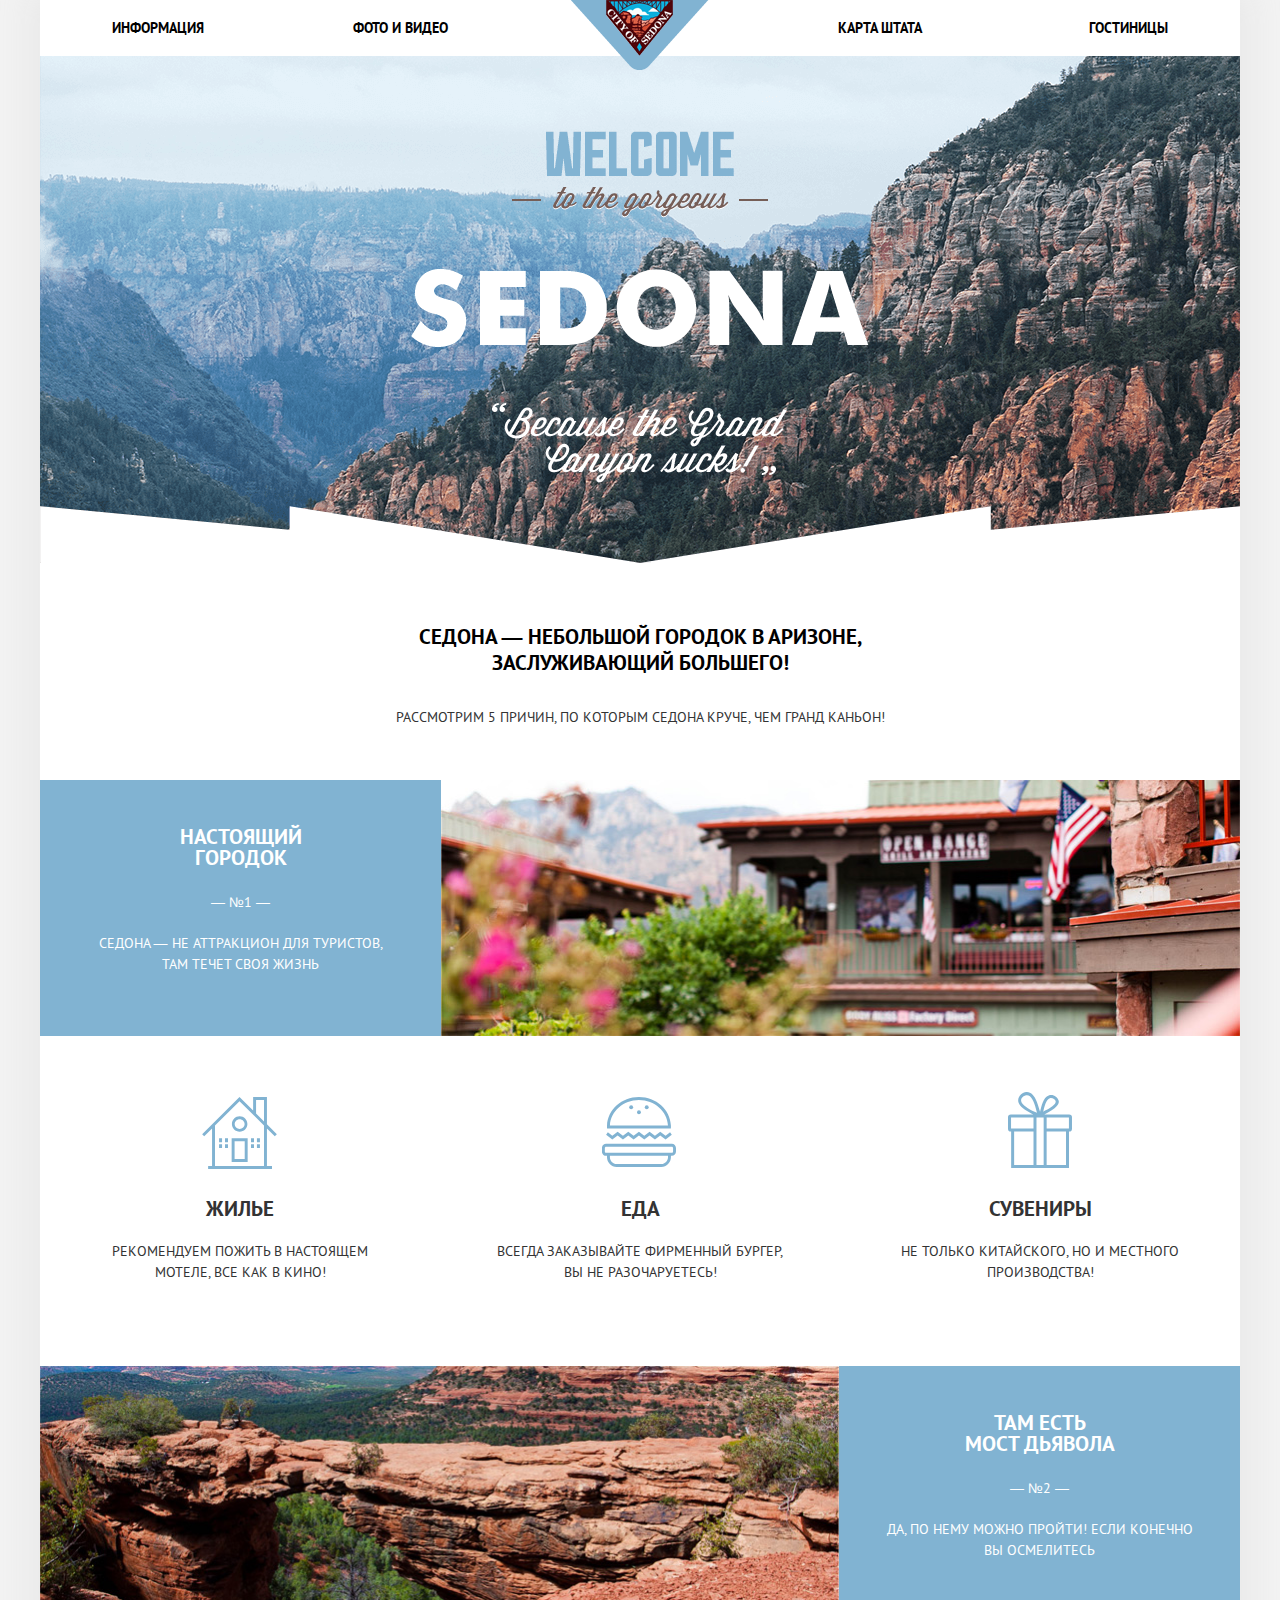
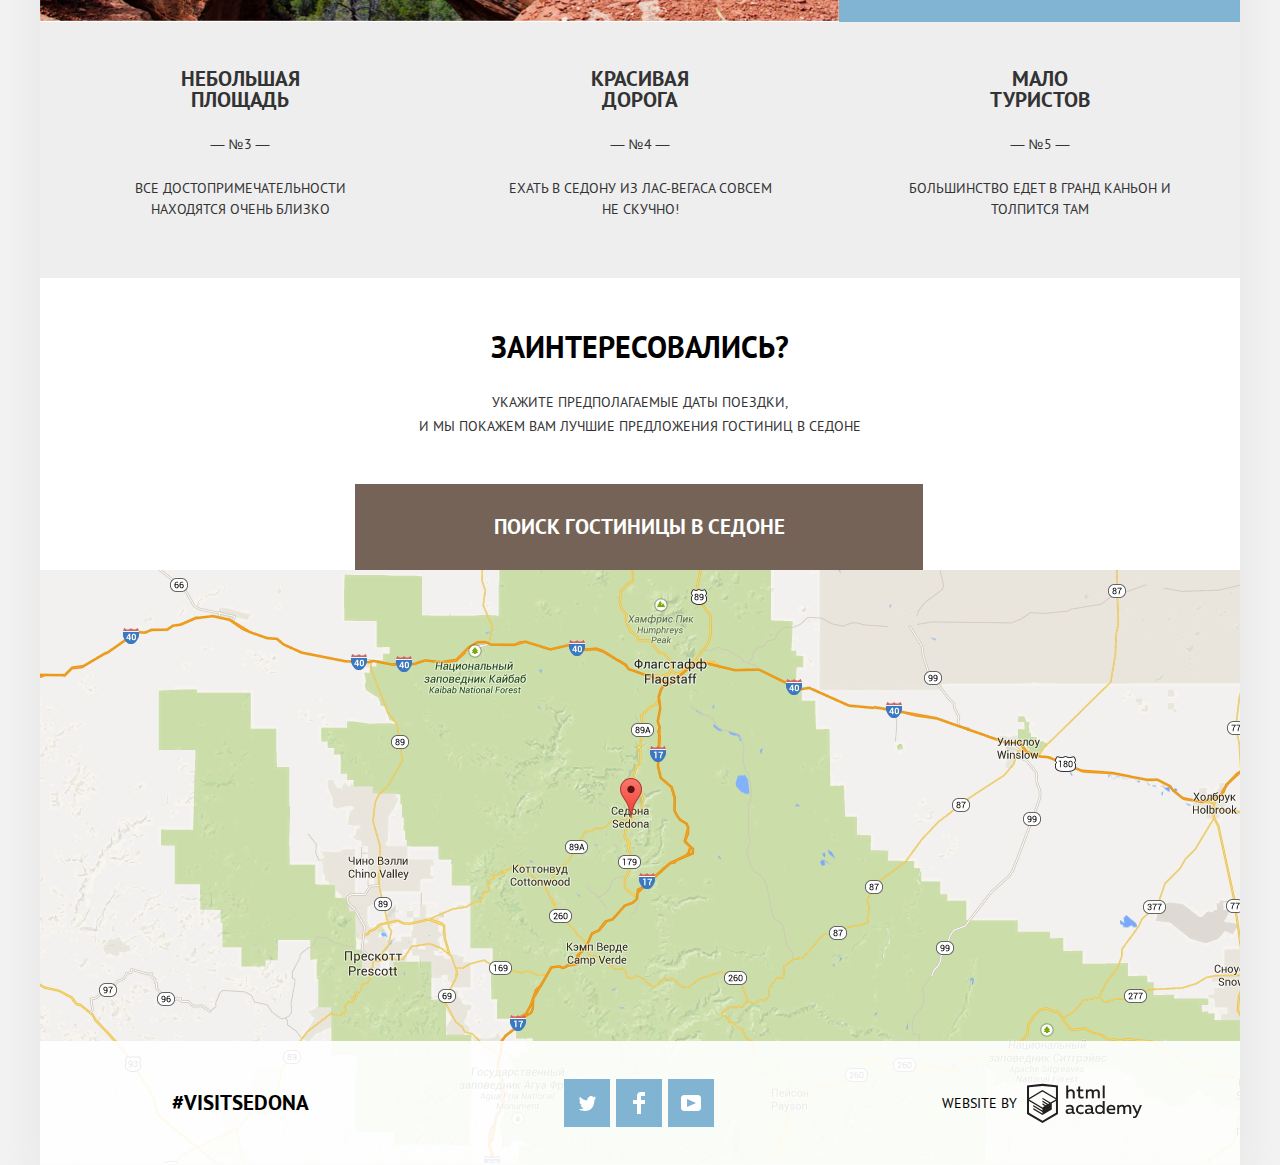
==== commit d135d339: "Добавляет min.js" ====
--- a/index.html
+++ b/index.html
@@ -231,6 +231,6 @@
                 </div>
             </footer>
         </div>
-        <script src="js/modal-form.js"></script>
+        <script src="js/modal-form.min.js"></script>
     </body>
 </html>
--- a/css/style.css
+++ b/css/style.css
@@ -559,7 +559,7 @@
   line-height: 26px;
   color: #ffffff;
   background-color: #81b3d2;
-  padding: 21px 0;
+  padding: 14px 0 19px;
   width: 100%;
   cursor: pointer;
   text-align: center;
@@ -582,7 +582,7 @@
 .location-list {
   padding: 0;
   margin: 0;
-  margin-bottom: 35px;
+  margin-bottom: 59px;
   position: relative;
   display: flex;
   justify-content: space-between;
@@ -604,7 +604,7 @@
 .interest .location-item {
   padding: 0;
   margin: 0;
-  margin-bottom: 35px;
+  margin-bottom: 32px;
   display: flex;
   flex-wrap: nowrap;
   position: relative;
@@ -617,12 +617,12 @@
 }
 
 .location-item input {
-  padding: 12px 8px;
+  padding: 5px 8px;
   font: inherit;
   text-transform: uppercase;
   background-color: #f2f2f2;
   border:none;
-  width: 350px;
+  width: 325px;
 }
 
 .location-list .location-item-adults {
@@ -647,19 +647,11 @@
 }
 
 .location-list input[name="adults"] {
-  left: 138px;
+  left: 150px;
 }
 
 .location-list input[name="children"] {
-  left: 102px;
-}
-
-.location-item input[type="number"]::-webkit-textfield-decoration-container,
-.location-item input[type="number"]::-webkit-outer-spin-button,
-.location-item input[type="number"]::-webkit-inner-spin-button {
-  border: none;
-  display:-webkit-box;
-  -webkit-appearance: none;
+  left: 105px;
 }
 
 .location-item input:hover,
@@ -680,13 +672,30 @@
   border: 2px solid #e5e5e5;
 }
 
+.location-item input[type="number"]::-webkit-outer-spin-button,
+.location-item input[type="number"]::-webkit-inner-spin-button {
+  display: -webkit-box;
+  -webkit-appearance: none;
+  margin: 0;
+}
+
+.location-item input[type="number"] {
+  -moz-appearance: textfield;
+}
+
+.location-item input[type="number"]:hover,
+.location-item input[type="number"]:focus {
+  -moz-appearance: number-input;
+  -moz-appearance: textfield;
+}
+
 .location-item .calendar {
   margin: 0;
   padding: 0;
   background-color:inherit;
   position: absolute;
   right: 8px;
-  top: 12px;
+  top: 7px;
 }
 
 .location-item .calendar:nth-child(1) {
@@ -710,7 +719,7 @@
 }
 
 .location-item label {
-  padding: 8px 0 0;
+  padding: 5px 0 0;
 }
 
 .location-item .children {
@@ -759,17 +768,17 @@
 
 .location-item-children .minus {
   right: auto;
-  left: 64px;
+  left: 68px;
 }
 
 .location-item-adults .plus {
-  right: 12px;
+  right: 0;
   left: auto;
 }
 
 .location-item-adults .minus {
   right: auto;
-  left: 100px;
+  left: 113px;
 }
 
 .minus span,
@@ -805,12 +814,13 @@
 
 
 .modal-map {
+  margin: 0;
+  margin-top: 85px;
   color: #000000;
   background-color: #ffffff;
   background: #dfe7cd;
   background-image: url(../img/mapb.png);
   background-repeat: no-repeat;
-  margin: 0;
   width: 1200px;
   height: 595px;
 }
@@ -822,13 +832,15 @@
 }
 
 .main-footer {
+  position: absolute;
   display: flex;
   justify-content: center;
   align-items: center;
   justify-content: space-between;
   width: 1200px;
-  padding: 37px 0;
+  padding: 35px 0;
   background-color: rgba(255, 255, 255, 0.9);
+  bottom: 0;
 }
 
 .footer-tag a {
@@ -878,7 +890,7 @@
   width: 150px;
   margin: 0 auto;
   padding: 0;
-  padding-left: 20px;
+  padding-left: 14px;
 
   list-style: none;
 }
@@ -913,7 +925,7 @@
   background-repeat: no-repeat;
   background-size: 1200px 217px;
   margin: 0;
-  padding: 22px 72px 18px;
+  padding: 26px 72px 13px;
 }
 
 .filters .filter-form {
@@ -955,6 +967,10 @@
   width: 318px;
 }
 
+.filter-form fieldset:nth-child(3) > legend {
+  padding-bottom: 10px;
+}
+
 .filter-form ul {
   padding-top: 20px;
   list-style: none;
@@ -983,8 +999,8 @@
 .filter-option label::after {
   content: "";
   position: absolute;
-  top: -4px;
-  left: -2px;
+  top: 3px;
+  left: -4px;
   background-image:
       url("../img/checkbox-off.svg");
   background-repeat: no-repeat;
@@ -996,8 +1012,8 @@
 .filter-option input[type="checkbox"]:checked + label::after {
   content: "";
   position: absolute;
-  top: -4px;
-  left: 0;
+  top: 3px;
+  left: -2px;
   background-image:
       url("../img/checkbox-on.svg");
   background-repeat: no-repeat;
@@ -1020,14 +1036,13 @@
 }
 
 .sotring {
-  padding: 29px 72px;
+  padding: 23px 71px;
   margin: 0;
   text-align: center;
   display: flex;
   justify-content: space-between;
   align-items: baseline;
   border-bottom: 1px solid #e5e5e5;
-
 }
 
 .sorting-search {
@@ -1096,24 +1111,40 @@
   margin: 0;
   display: flex;
   justify-content: space-between;
-  width: 36px;
-}
-
-.sorting-order a  {
+  width: 33px;
+}
+
+.sorting-order .order-up,
+.sorting-order .order-down {
   text-decoration: none;
-  color: #cacaca;
-}
-
-.sorting-order a:hover,
-.sorting-order a:focus  {
-  color: #000000;
-}
-
-.sorting-order a:active  {
-  color: #81b3d2;
+}
+
+.order-up .up {
+  display: block;
+  padding: 0;
+  margin: 0;
+  font-size: 0;
+  background:
+      url("../img/icon-up-dir.svg") no-repeat 0 15px;
+  width: 14px;
+  height: 26px;
+  cursor: pointer;
+}
+
+.order-down .down {
+  display: block;
+  padding: 0;
+  margin: 0;
+  font-size: 0;
+  background:
+      url("../img/icon-down-dir.svg") no-repeat 0 15px;
+  width: 14px;
+  height: 26px;
+  cursor: pointer;
 }
 
 .catalog {
+  padding-bottom: 130px;
   display: flex;
   flex-direction: column;
   justify-content: space-between;
@@ -1126,16 +1157,17 @@
   justify-content: space-between;
   align-items: flex-end;
   flex-wrap: nowrap;
-  padding: 25px 72px;
+  padding: 23px 72px;
   border-bottom: 1px solid #e5e5e5;
 }
 
 .catalog-item-image {
   padding: 0;
-  margin: 0;
+  padding-top: 14px;
+  margin: 0;
+  margin-right: 30px;
   width: 135px;
   height: 90px;
-  margin-right: 30px;
 }
 
 .description {
@@ -1144,26 +1176,28 @@
   margin-right: auto;
   display: flex;
   flex-direction: column;
+  width: 304px;
 }
 
 .description h3 {
   padding: 0;
   margin: 0;
-  margin-bottom: 14px;
+  margin-bottom: 8px;
 }
 
 .description .hostel {
-  margin-bottom: 15px;
+  margin-bottom: 12px;
 }
 
 .description .booking {
   margin-top: 5px;
- }
+}
 
 .description span,
 .description p {
   padding: 0;
   margin: 0;
+  padding-right: 35px;
 }
 
 .evaluation {
@@ -1171,7 +1205,7 @@
   flex-direction: column;
   justify-content: space-between;
   padding: 0;
-  margin: 5px 0;
+  margin: 1px 0;
   min-height: 90px;
 }
 
@@ -1196,7 +1230,7 @@
   color: #ffffff;
   margin: 0;
   padding : 5px 17px 4px;
-  margin-right: 6px;
+  margin-right: 1px;
 }
 
 .booking .detail {
@@ -1225,11 +1259,9 @@
   overflow: hidden;
 }
 
-
 /* filter */
 
 .filter-range {
-  width: 330px;
   color: #ffffff;
   text-transform: uppercase;
 }
@@ -1245,7 +1277,7 @@
 .price-controls {
   position: relative;
   height: 36px;
-  margin-bottom: 20px;
+  margin-bottom: 17px;
   font-size: 0;
   border: 2px solid #ffffff;
   border-radius: 2px;
@@ -1276,8 +1308,8 @@
 
 .price-controls .min-price,
 .price-controls .max-price {
-  width: 90px;
-  padding-left: 65px;
+  width: 82px;
+  padding-left: 64px;
 }
 
 .price-controls input {
@@ -1333,7 +1365,7 @@
 }
 
 .range-toggle-max {
-  left: 80%;
+  left: 79%;
 }
 
 .filter-button {
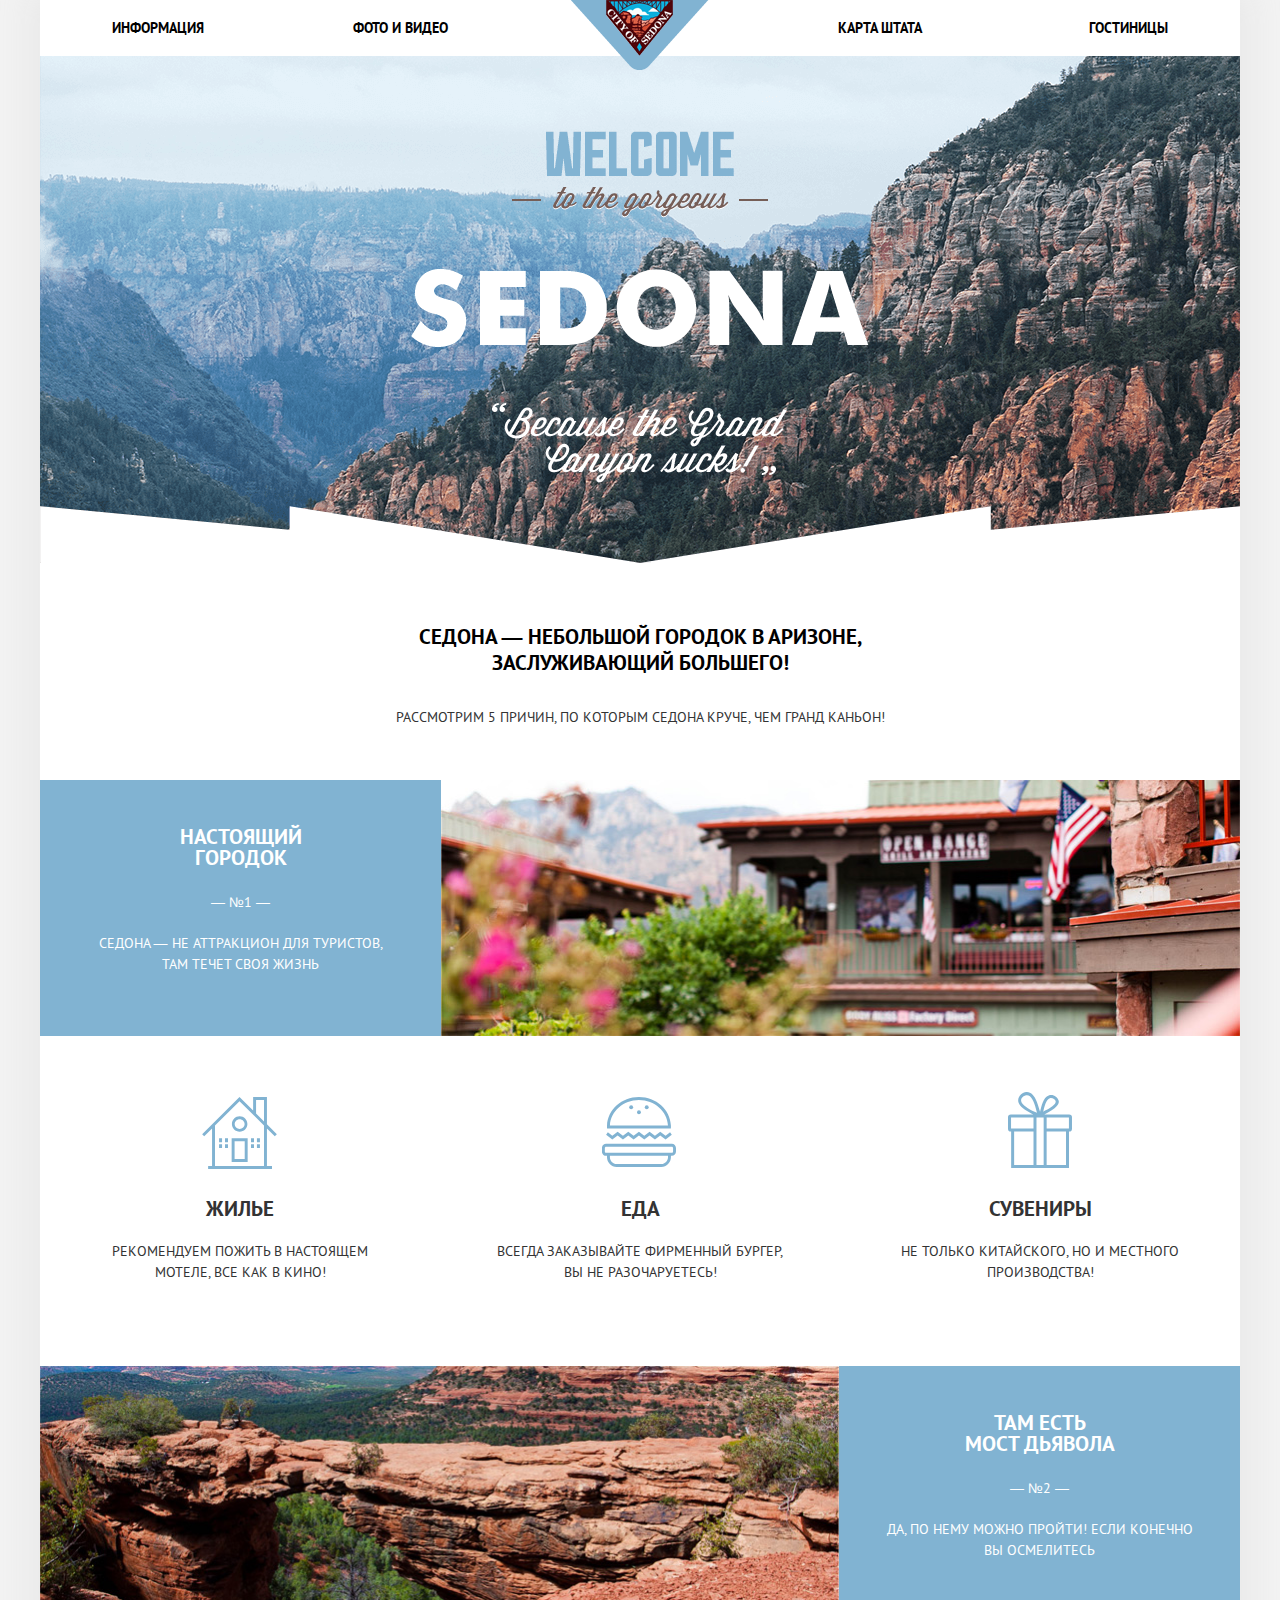
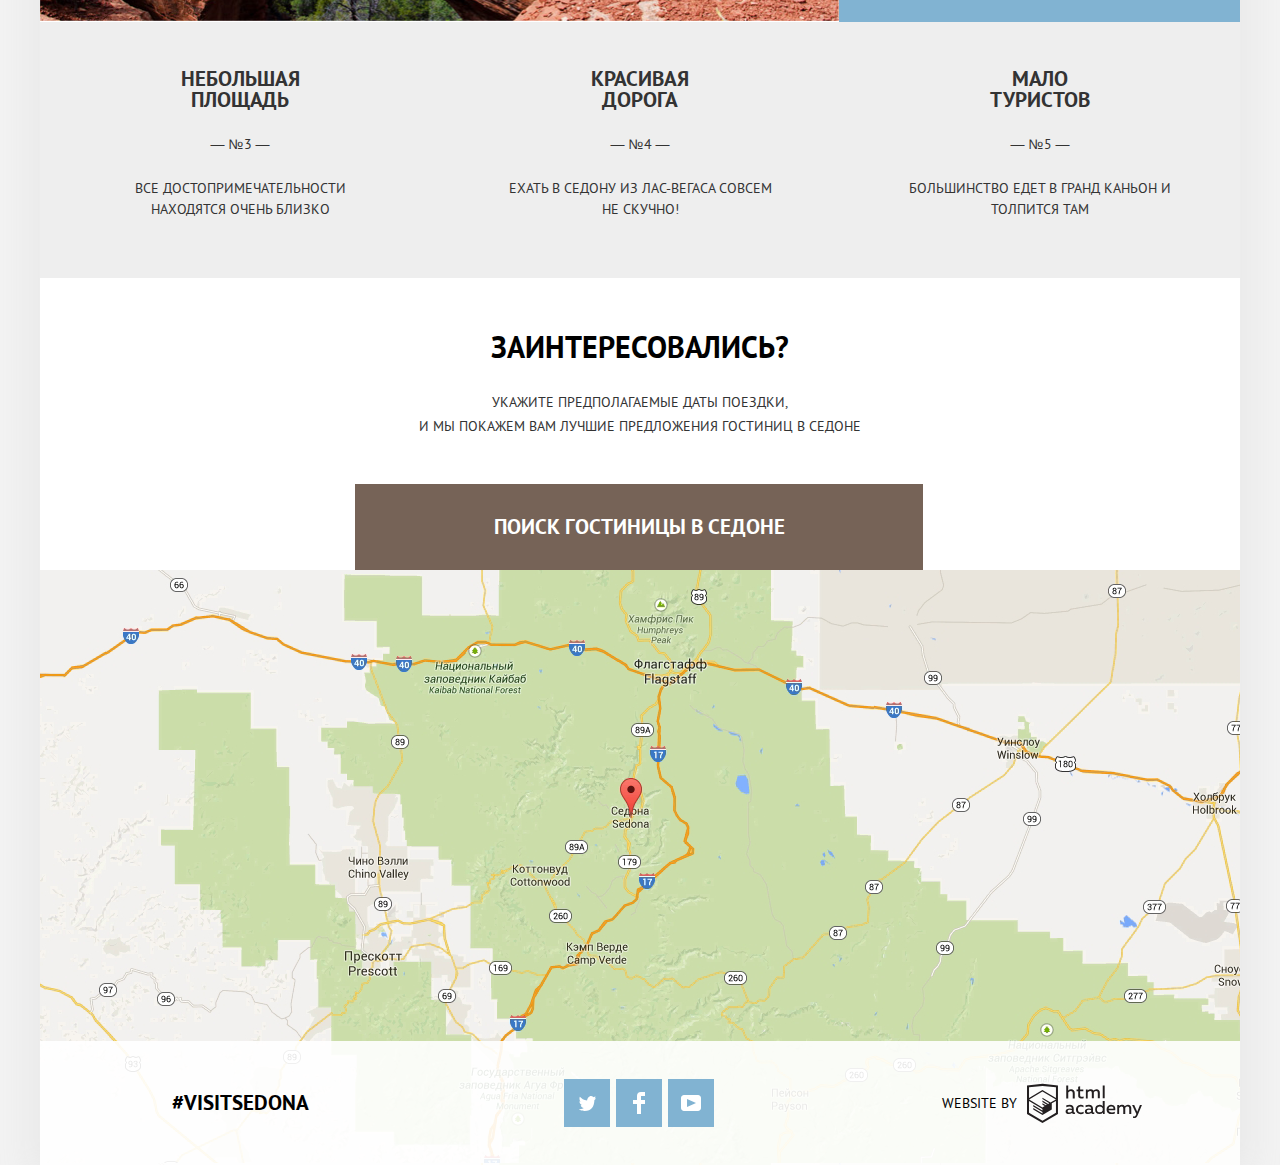
==== commit fd5ae5d7: "Добавляет style.min.scc" ====
--- a/index.html
+++ b/index.html
@@ -4,7 +4,7 @@
         <title>HTML Academy: Седона</title>
         <meta charset="utf-8">
         <link rel="stylesheet" href="css/normalize.css">
-        <link rel="stylesheet" href="css/style.css">
+        <link rel="stylesheet" href="css/style.min.css">
     </head>
     <body>
         <div class="container">
--- a/css/style.min.css
+++ b/css/style.min.css
@@ -0,0 +1 @@
+@font-face{font-family:"PT Sans";src:local("PT Sans"),url(../fonts/ptsans.woff) format("woff"),url(../fonts/ptsans.woff2) format("woff2");font-weight:400;font-style:normal}@font-face{font-family:"PT Sans";src:local("PT Sans Bold"),url(../fonts/ptsansbold.woff) format("woff"),url(../fonts/ptsansbold.woff2) format("woff2");font-weight:700;font-style:normal}body{margin:0;padding:0;font-family:"PT Sans","Arial",sans-serif;font-size:14px;line-height:21px;font-weight:400;text-transform:uppercase;letter-spacing:normal;background-color:#fff;color:#333}.container{position:relative;display:block;width:1200px;margin:0 auto;padding:0;box-shadow:0 0 30px 10px rgba(200,200,200,.2),-40px 0 0 10px #f2f2f2 ,40px 0 0 10px #f2f2f2}.inner-page{width:1200px;background-image:none}.inner-page .main-header{margin-bottom:auto}.catalog,.inner-page,.main-footer,.sotring{background-color:#fff}.main-footer a,.main-header a,.modal a{text-decoration:none}.main-header{display:block}.header-navigation{font-size:14px;line-height:26px;font-weight:700;color:#000;background-color:#fff;display:flex;flex-direction:column;align-items:center}.inner-page .header-navigation{margin-bottom:0}.header-logo{position:absolute;top:0;left:50%;margin-left:-69px;order:1}.header-navigation .wrapper,.wrapper .header-list{width:1200px;margin:0;padding:0;min-height:56px}.header-list,.social-list{list-style:none}.wrapper .header-list{align-items:center;flex-wrap:wrap;display:flex;justify-content:space-between}.header-list li{width:240px;box-sizing:border-box}.header-list li:nth-child(1){padding-left:72px}.header-list li:nth-child(2){margin-right:240px;text-align:center}.header-list li:nth-child(3){text-align:center}.header-list li:nth-child(4){padding-right:72px;text-align:right}.header-list a{color:#000;background-color:#fff}.header-list a:focus,.header-list a:hover{color:#81b3d2;outline:0;outline-offset:0}.header-list a:active{color:#cacaca;outline:0;outline-offset:0}.welocome{display:block;margin:0 auto;padding:0;background-image:url(../img/index-background.png);background-size:1200px 508px;background-repeat:no-repeat;background-position:center;width:100%;min-height:508px}.promotion{display:flex;justify-content:flex-start;background-color:#fff;width:1200px;padding:0;margin:0 0 50px}.promotion .text{width:1200px;padding-top:50px;padding-left:0;text-align:center;display:flex;flex-direction:column;align-items:center}.promotion h2{padding:0;font-weight:700;font-size:21px;line-height:26px;color:#000;margin:10px 0 28px;width:460px}.promotion p,.town,.town-info{padding:0;margin:0;text-align:center}.promotion p{font-size:14px;line-height:26px;color:#333;width:495px}.town,.town-info{display:flex}.town{justify-content:center;background-color:#ccc;width:1200px}.town-info{color:#fff;background-color:#81b3d2;width:401px;flex-direction:column;align-items:center}.feature-item h3,.town-info h3{font-weight:700;font-size:21px;line-height:21px}.town-info h3{width:130px;padding:0;margin:46px 0 24px}.bridge-info span,.town-image,.town-info span{width:100px;padding:0;margin:0}.town-info p{width:286px;padding:0;margin:20px 0 0}.town-image{align-items:center;border-style:none;width:799px;height:256px}.features{background-color:#fff;margin:0;padding:0}.feature-list{list-style:none;display:flex;justify-content:space-between;width:1200px;margin:0;padding:56px 0 83px}.feature-item{text-align:center;background-repeat:no-repeat;background-size:75px 72px;background-position:top center;width:400px;margin:0;padding:0;display:flex;flex-direction:column;justify-content:center;align-items:center}.feature-item h3{margin-top:26px;margin-bottom:22px}.feature-item p{color:#333;margin:0;padding:0}.feature-item p:nth-child(1){width:263px}.feature-item p:nth-child(2){width:300px}.feature-item p:nth-child(3){width:290px}.feature-item:nth-child(1){background-image:url(../img/icon-1.svg);background-repeat:no-repeat;background-size:75px 72px;background-position:162px 5px}.feature-item:nth-child(2){background-image:url(../img/icon-3.svg);background-size:74px 70px;background-position:162px 5px}.feature-item:nth-child(3){background-image:url(../img/icon-2.svg);background-size:64px 76px}.feature-img{margin-bottom:80px}.bridge{display:flex;flex-direction:row-reverse;justify-content:center;text-align:center}.bridge-image,.bridge-info{padding:0;margin:0;align-items:center}.bridge-info{color:#fff;background-color:#81b3d2;display:flex;flex-direction:column;text-align:center;width:401px}.advantage-item h3,.bridge-info h3,.interest h2,.modal-search .search-form{font-weight:700;font-size:21px;line-height:21px;width:170px;padding:0;margin:46px 0 24px}.bridge-info p{width:316px;padding:0;margin:20px 0 0}.bridge-image{border-style:none;width:799px;height:256px}.advantages{background-color:#eee;margin:0;padding:0}.advantage-list{list-style:none;display:flex;justify-content:space-between;margin:0;padding:0;width:1200px}.advantage-item{margin:0;padding:0;width:400px;display:flex;flex-direction:column;text-align:center;align-items:center}.advantage-item h3{width:130px;align-items:center}.advantage-item p,.advantage-item span{color:#333}.advantage-item p,.advantage-item span,.interest{width:100px;padding:0;margin:0;align-items:center}.advantage-item p,.interest{width:268px;margin:23px 0 58px}.interest{position:relative;text-align:center;background-color:#fff;display:flex;flex-direction:column;justify-content:center;margin:0;width:1200px}.interest h2{font-size:30px;line-height:36px;color:#000;margin:0;padding:51px 0 0;width:318px}.interest p{font-size:14px;line-height:24px;color:#333;margin-top:25px;margin-bottom:47px}.modal-search{position:absolute;top:206px;left:315px;min-height:395px;width:568px}.modal-search .search-form{line-height:26px;color:#fff;background-color:#766357;display:inline-block;width:568px;padding:30px 0;margin:0 auto}.booking .book:focus,.booking .book:hover,a.search-form:focus,a.search-form:hover{color:#fff;background-color:#604e43}.booking .book:active,a.search-form:active{color:#928a85;background-color:#503e33}button{font:inherit;text-transform:uppercase;text-align:center;vertical-align:middle;border:0}.location-form{position:absolute;padding:55px;display:flex;flex-direction:column;text-align:center;align-items:center;flex-wrap:wrap;background-color:#fff;flex-basis:468px}.location-form-close,.location-form-withjs{display:none}.location-form button[type=submit]{font-weight:700;font-size:21px;line-height:26px;color:#fff;background-color:#81b3d2;padding:14px 0 19px;width:100%;cursor:pointer;text-align:center;align-self:flex-end}.booking .detail:focus,.booking .detail:hover,.location-form button[type=submit]:focus,.location-form button[type=submit]:hover{background-color:#669ec0}.booking .detail:active,.location-form button[type=submit]:active{color:#94b9d2;background-color:#5496bd}.interest .location-item,.location-list{padding:0;flex-wrap:nowrap;justify-content:space-between;font-weight:700;font-size:14px;line-height:26px;text-align:left}.location-list{position:relative;display:flex;list-style:none;margin:0 0 59px;width:100%}.interest .location-item,.location-list .location-item{display:flex;position:relative;margin:0}.interest .location-item{margin:0 0 32px;width:458px}.location-item input,.location-list input{padding:5px 8px;font:inherit;text-transform:uppercase;background-color:#f2f2f2;border:0;width:325px}.location-list .location-item-adults{width:228px}.location-list .location-item-children{width:180px}.location-list input{padding:12px 8px;display:block;position:absolute;text-align:center;width:40px;height:38px}.location-list input[name=adults]{left:150px}.location-list input[name=children]{left:105px}.location-item input:hover,.location-list input:hover{color:#000;background-color:#ebebeb;border:0;display:-webkit-box;-webkit-appearance:none}.location-item input:active,.location-item input:focus,.location-list input:active,.location-list input:focus{color:#000;background-color:#fff;border:2px solid #e5e5e5}.location-item input[type=number]::-webkit-inner-spin-button,.location-item input[type=number]::-webkit-outer-spin-button{display:-webkit-box;-webkit-appearance:none;margin:0}.location-item input[type=number]{-moz-appearance:textfield}.location-item input[type=number]:focus,.location-item input[type=number]:hover{-moz-appearance:textfield}.location-item .calendar{margin:0;padding:0;background-color:inherit;position:absolute;right:8px;top:7px}.location-item .calendar:nth-child(1){right:0;top:0}.calendar .svg-icon{width:21px;height:22px;fill:#cacaca}.calendar:focus .svg-icon,.calendar:hover .svg-icon{fill:#000}.calendar:active .svg-icon{fill:#81b3d2}.location-item label{padding:5px 0 0}.location-item .children{width:53px}.location-item .adults{width:100px}.location-list button{color:#a9a9a9;background-color:#f2f2f2;border:0}.location-list .button-count{padding:0;position:absolute;cursor:pointer;top:0;left:0;width:38px;height:38px;background-color:#f2f2f2}.location-list button:focus,.location-list button:hover{color:#000}.location-list button:active{color:#81b3d2}.location-list li.location-item-adults,.location-list li.location-item-children{margin:0}.location-item-children .plus{right:0;left:auto}.location-item-children .minus{right:auto;left:68px}.location-item-adults .plus{right:0;left:auto}.location-item-adults .minus{right:auto;left:113px}.minus span,.plus span,.plus span::before{margin-top:-1px;margin-left:-6px;position:absolute;background-color:#a9a9a9;top:50%;left:50%;width:12px;height:3px}.plus span::before{content:"";transform:rotate(90deg)}.location-item-adults input,.location-item-children input{padding:0;margin:0}.map-image,.modal-map{background-repeat:no-repeat}.modal-map{margin:85px 0 0;color:#000;background-color:#fff;background:#dfe7cd;background-image:url(../img/mapb.png);width:1200px;height:595px}.map-image{display:block;background-position:top center}.main-footer{position:absolute;display:flex;align-items:center;justify-content:space-between;width:1200px;padding:35px 0;background-color:rgba(255,255,255,.9);bottom:0}.footer-tag a{font-size:21px;line-height:26px;font-weight:700;color:#000;padding-left:132px}.footer-copyright{padding-right:98px}.footer-copyright span{display:block;margin-right:10px;cursor:pointer;color:#000;align-items:center}.footer-copyright a{display:flex;background-size:115px 41px;align-items:center}a.copyright:focus path,a.copyright:hover path{fill:#81b3d2}a.copyright:active path{fill:#bdbbbc}.footer-social{width:151px;text-align:center}.footer-social ul{display:flex;flex-wrap:wrap;justify-content:space-between;width:150px;margin:0 auto;padding:0 0 0 14px;list-style:none}.social-button{display:flex;align-items:center;justify-content:center;width:46px;height:48px;color:#fff;background-color:#81b3d2}.social-button:focus,.social-button:hover{background-color:#669ec0}.social-button:active path{fill:#88b6d1;background-color:#5496bd}.filters{display:flex;text-align:center;color:#fff;background-color:#626971;background-image:url(../img/inner-backgr.png);background-position:center;background-repeat:no-repeat;background-size:1200px 217px;margin:0;padding:26px 72px 13px}.filters .filter-form{margin:0;padding:0;border:0;display:flex;justify-content:space-between;width:1056px}.filter-form fieldset{text-align:left;border:0;padding:0;margin:0;min-height:160px}.filters legend{padding-bottom:20px;font-size:16px;line-height:21px;text-align:left;font-weight:700}.filter-form fieldset:nth-child(1){width:240px;margin-right:14px}.filter-form fieldset:nth-child(2){width:274px;margin-right:auto}.filter-form fieldset:nth-child(3){width:318px}.filter-form fieldset:nth-child(3)>legend{padding-bottom:10px}.filter-form ul{list-style:none;padding:0;margin:0}.filter-input[type=checkbox]{display:none}.filter-input[type=checkbox]+label{cursor:pointer}.filter-option{position:relative;padding:0;margin:0 0 25px}.filter-option label{margin-left:42px}.filter-option label::after{content:"";position:absolute;top:3px;left:-4px;background-image:url(../img/checkbox-off.svg);background-repeat:no-repeat;background-position:center;width:30px;height:26px}.filter-option input[type=checkbox]:checked+label::after{content:"";position:absolute;top:3px;left:-2px;background-image:url(../img/checkbox-on.svg);background-repeat:no-repeat;background-position:center;width:30px;height:26px}.filter-form button[type=submit]{color:#fff;background-color:inherit;border:2px solid #fff;border-radius:2px;background:0 0;cursor:pointer;margin:0 0 0 84px;width:138px;height:37px}.sotring{padding:23px 71px;margin:0;text-align:center;display:flex;justify-content:space-between;align-items:baseline;border-bottom:1px solid #e5e5e5}.sorting-search{padding:0;margin:0 48px 0 0}.description h3,.sorting-search b{font-size:21px;line-height:26px;font-weight:700;color:#000}.sotring-type,.sotring-type h3{padding:0;font-size:12px;line-height:18px}.sotring-type{display:flex;align-items:center;flex-wrap:nowrap;min-width:353px;margin:0 auto 0 0}.sotring-type h3{color:#000;margin:0 40px 0 0}.sotring-type ul{margin:0;padding:0;list-style:none;display:flex;justify-content:space-between;min-width:237px}.sorting-list a{text-decoration:none;color:#cacaca;border-bottom:1px dotted #81b3d2}.sorting-list a:focus,.sorting-list a:hover{color:#81b3d2;border-bottom:1px dotted #81b3d2}.sorting-list a:active{border-bottom:none;color:#000}.sorting-order{padding:0;margin:0;width:33px}.booking a,.sorting-order .order-down,.sorting-order .order-up{text-decoration:none}.order-down .down,.order-up .up{display:block;padding:0;margin:0;font-size:0;width:14px;height:26px;cursor:pointer}.order-up .up{background:url(../img/icon-up-dir.svg) no-repeat 0 15px}.order-down .down{background:url(../img/icon-down-dir.svg) no-repeat 0 15px}.catalog,.catalog-item,.sorting-order{display:flex;justify-content:space-between}.catalog{padding-bottom:130px;flex-direction:column}.catalog-item{margin:0;align-items:flex-end;flex-wrap:nowrap;padding:23px 72px;border-bottom:1px solid #e5e5e5}.catalog-item-image{padding:14px 0 0;margin:0 30px 0 0;width:135px;height:90px}.description,.evaluation{display:flex;flex-direction:column;padding:0}.description{width:304px;margin:0 auto 0 0}.description h3{padding:0;margin:0 0 8px}.description .hostel{margin-bottom:12px}.description .booking{margin-top:5px}.description p,.description span{margin:0;padding:0 35px 0 0}.evaluation{justify-content:space-between;margin:1px 0;min-height:90px}.evaluation .count-stars{display:flex;flex-direction:row;justify-content:flex-end}.count-stars .stars{margin-left:6px;background:url(../img/star.svg) no-repeat 0 0;width:18px;height:18px}.booking a{text-align:center;vertical-align:middle;font-weight:700;color:#fff;padding:5px 17px 4px;margin:0 1px 0 0}.booking .detail{background-color:#81b3d2}.booking .book{background-color:#766357}.evaluation .rating{color:#666;background-color:#f2f2f2;padding-left:16px;padding-right:14px}.visually-hidden{position:absolute;width:1px;height:1px;margin:-1px;border:0;padding:0;clip:rect(0 0 0 0);overflow:hidden}.filter-range{color:#fff;text-transform:uppercase}.filter-range-title{margin-bottom:9px;font-weight:600;font-size:16px;line-height:21px}.price-controls{position:relative;height:36px;margin-bottom:17px;font-size:0;border:2px solid #fff;border-radius:2px}.price-controls::after{content:"";position:absolute;top:50%;left:50%;width:2px;height:22px;background:#fff;transform:translate(-50%,-50%)}.price-controls label{display:inline-block;font-size:14px;line-height:38px;vertical-align:top;cursor:pointer}.price-controls .max-price,.price-controls .min-price{width:82px;padding-left:64px}.price-controls input{width:50px;margin:0;color:inherit;font:inherit;background:0 0;border:0}.range-controls{position:relative;margin-bottom:32px}.range-controls .scale{height:2px;background:rgba(255,255,255,.3)}.range-controls .bar{width:80%;height:2px;background:#fff}.range-toggle{position:absolute;top:-9px;width:4px;height:4px;background:#ababab;border:8px solid #fff;border-radius:50%;box-shadow:0 2px 1px 0 rgba(0,1,1,.2);cursor:pointer}.range-toggle:hover{background:#1c4f80}.range-toggle-min{left:0}.range-toggle-max{left:79%}.filter-button{display:block;margin:0 auto;padding:6px 35px;font-size:14px;line-height:20px;color:#fff;text-transform:uppercase;background:0 0;border:2px solid #fff;border-radius:2px;cursor:pointer}.filter-button[type=submit]:focus,.filter-button[type=submit]:hover{color:#000;background:#fff}
